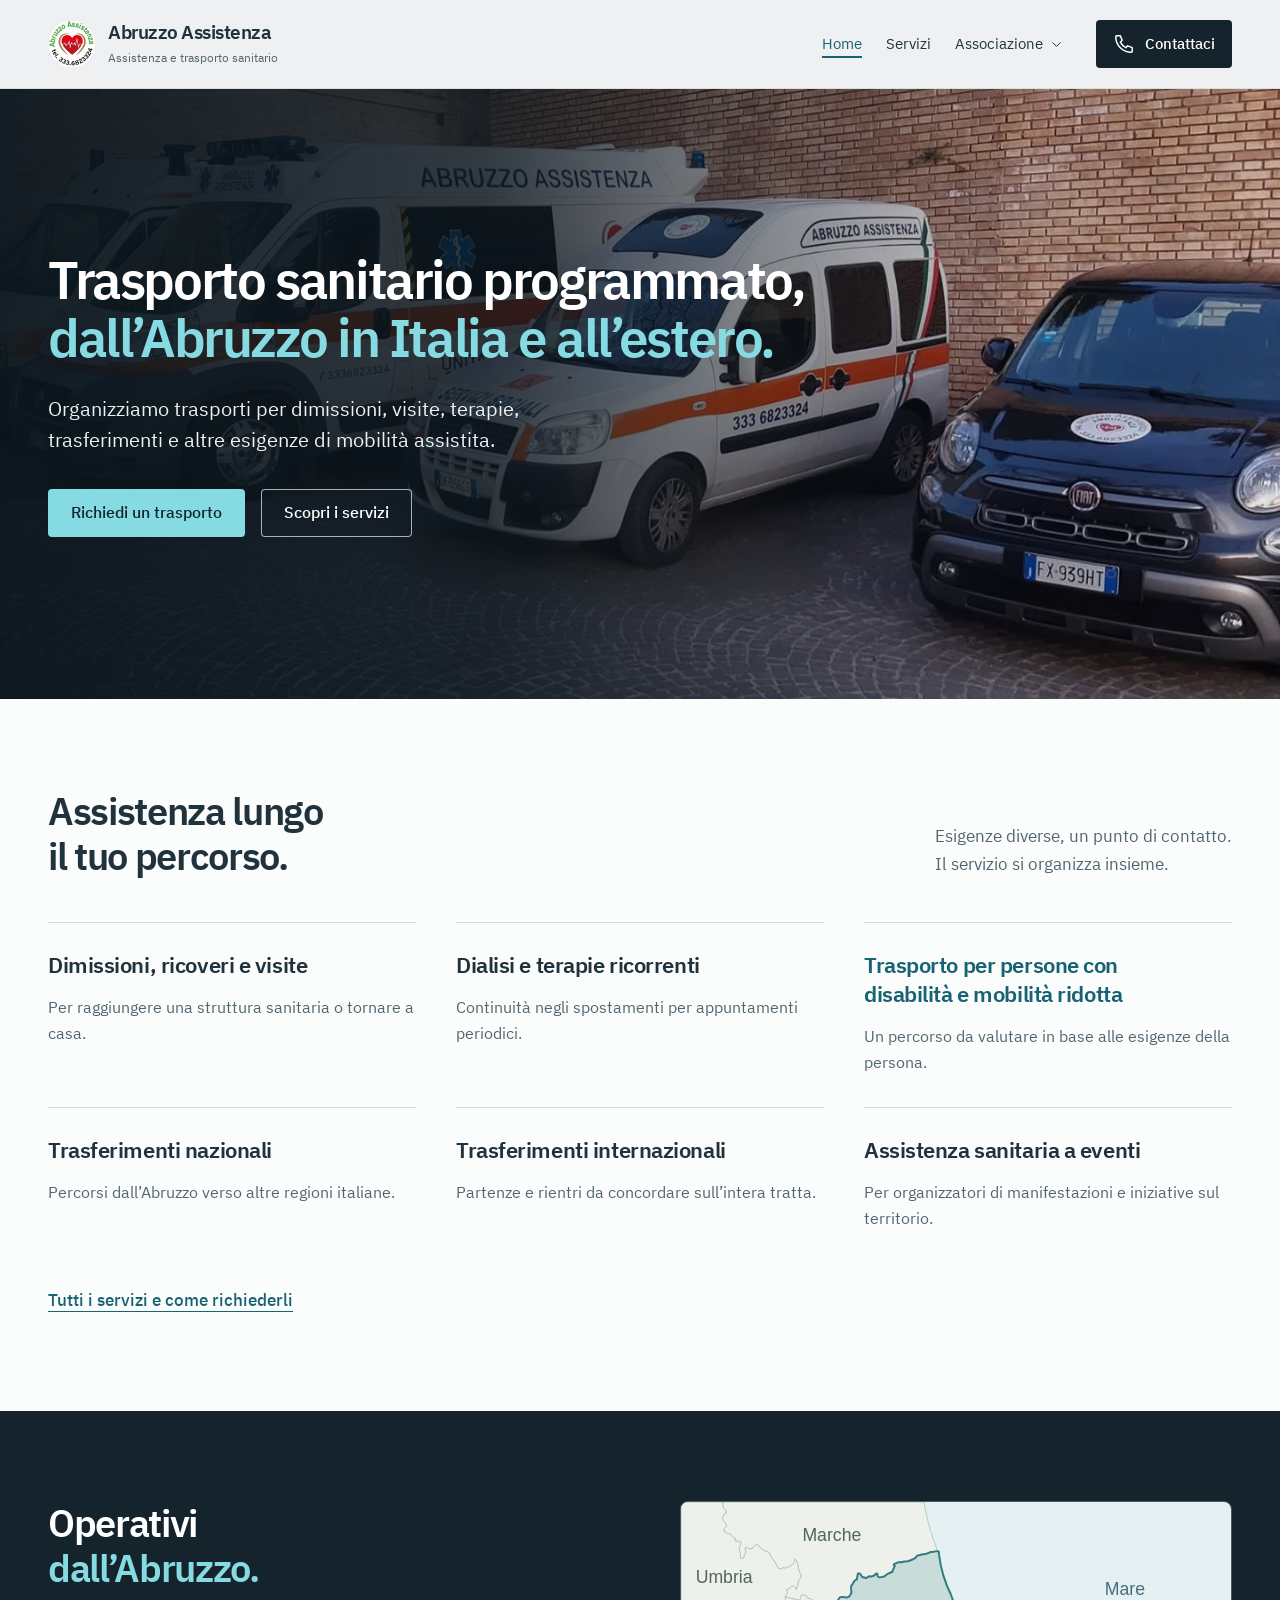
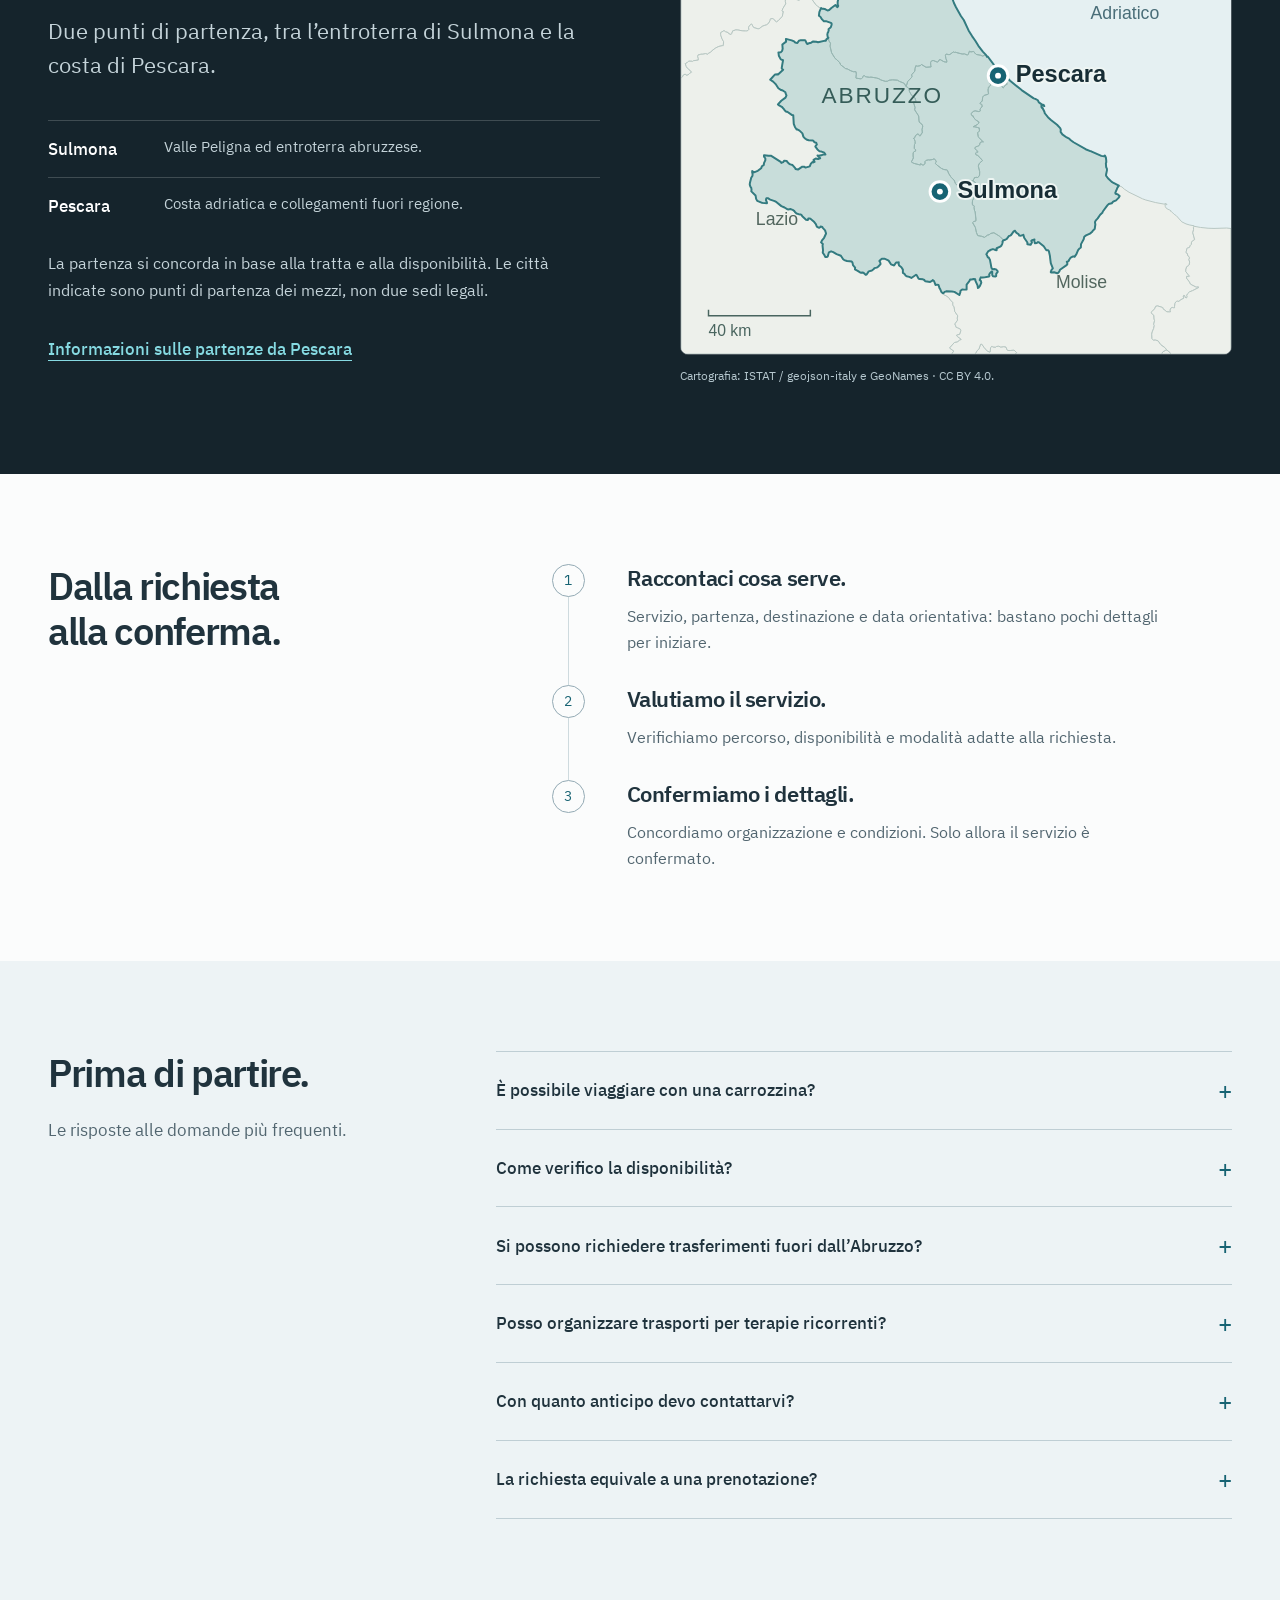
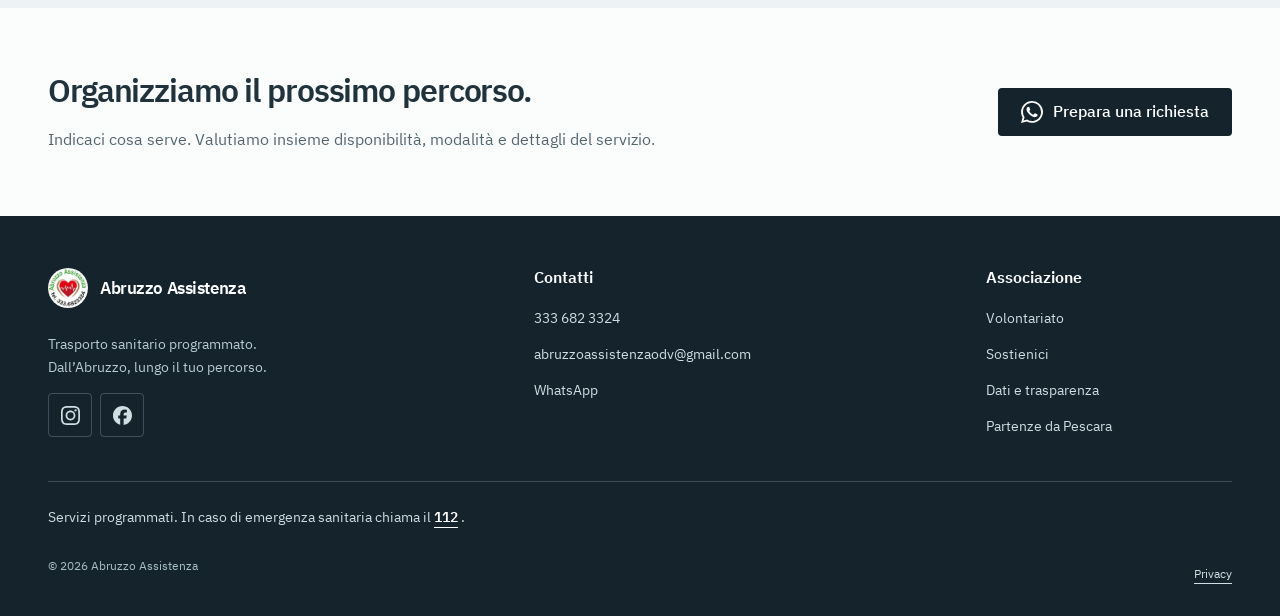
==== index.html @ b2e60716 "fix: preserve mobile photography and improve Abruzzo cartography" ====
<!doctype html>
<html lang="it">
  <head>
    <meta charset="utf-8" />
    <meta
      name="viewport"
      content="width=device-width,initial-scale=1,viewport-fit=cover"
    />
    <meta
      name="theme-color"
      content="#15242c"
    />
    <meta
      name="color-scheme"
      content="light"
    />
    <title>Trasporto sanitario in Abruzzo | Abruzzo Assistenza</title>
    <meta
      name="description"
      content="Trasporti sanitari programmati da Sulmona e Pescara: dimissioni, visite, terapie e trasferimenti in Italia e all’estero. Richiedi una valutazione."
    />
    <link
      rel="canonical"
      href="https://abruzzoassistenza.com/"
    />
    <link
      rel="icon"
      href="assets/favicon.png"
      type="image/png"
    />
    <link
      rel="preload"
      href="assets/fonts/IBMPlexSans-Regular.woff2"
      as="font"
      type="font/woff2"
      crossorigin
    />
    <link
      rel="preload"
      as="image"
      href="assets/mezzi-1440.webp"
      imagesrcset="assets/mezzi-800.webp 800w, assets/mezzi-1440.webp 1440w"
      imagesizes="100vw"
      type="image/webp"
      fetchpriority="high"
    />
    <link
      rel="stylesheet"
      href="assets/styles.css"
    />
    <script
      defer
      src="assets/app.js"
    ></script>
    <meta
      property="og:type"
      content="website"
    />
    <meta
      property="og:locale"
      content="it_IT"
    />
    <meta
      property="og:site_name"
      content="Abruzzo Assistenza"
    />
    <meta
      property="og:title"
      content="Trasporto sanitario in Abruzzo | Abruzzo Assistenza"
    />
    <meta
      property="og:description"
      content="Trasporti sanitari programmati da Sulmona e Pescara: dimissioni, visite, terapie e trasferimenti in Italia e all’estero. Richiedi una valutazione."
    />
    <meta
      property="og:url"
      content="https://abruzzoassistenza.com/"
    />
    <meta
      property="og:image"
      content="https://abruzzoassistenza.com/assets/social-preview.jpg"
    />
    <meta
      property="og:image:width"
      content="1200"
    />
    <meta
      property="og:image:height"
      content="630"
    />
    <meta
      property="og:image:alt"
      content="Fotografia autentica dei mezzi di Abruzzo Assistenza"
    />
    <meta
      name="twitter:card"
      content="summary_large_image"
    />
    <script type="application/ld+json">
      {
        "@context": "https://schema.org",
        "@type": "Organization",
        "name": "Abruzzo Assistenza",
        "url": "https://abruzzoassistenza.com/",
        "logo": "https://abruzzoassistenza.com/assets/logo-associazione-small.jpg",
        "telephone": "+393336823324",
        "email": "abruzzoassistenzaodv@gmail.com",
        "sameAs": [
          "https://www.instagram.com/abruzzo.assistenza/",
          "https://www.facebook.com/profile.php?id=100057216829022"
        ]
      }
    </script>
  </head>
  <body class="page-index">
    <a
      class="skip-link"
      href="#main"
    >
      Vai al contenuto
    </a>
    <!-- site-header:start -->
    <header class="site-header">
      <div class="container nav-wrap">
        <a
          class="brand"
          href="index.html"
          aria-current="page"
          aria-label="Abruzzo Assistenza, home"
        >
          <img
            src="assets/logo-associazione-96.webp"
            alt=""
            width="48"
            height="48"
          />
          <span>
            <strong>Abruzzo Assistenza</strong>
            <small>Assistenza e trasporto sanitario</small>
          </span>
        </a>
        <button
          class="nav-toggle"
          type="button"
          data-nav-toggle
          aria-expanded="false"
          aria-controls="site-nav"
        >
          <span data-nav-label>Menu</span>
          <svg
            class="icon"
            aria-hidden="true"
            focusable="false"
          >
            <use href="assets/icons.svg#menu"></use>
          </svg>
        </button>
        <nav
          id="site-nav"
          class="site-nav"
          data-nav
          aria-label="Navigazione principale"
        >
          <a
            class="nav-link"
            href="index.html"
            aria-current="page"
          >
            Home
          </a>
          <a
            class="nav-link"
            href="servizi.html"
          >
            Servizi
          </a>
          <details
            class="nav-group"
            data-nav-group="association"
          >
            <summary>
              Associazione
              <svg
                class="icon"
                aria-hidden="true"
                focusable="false"
              >
                <use href="assets/icons.svg#chevron"></use>
              </svg>
            </summary>
            <div class="nav-panel">
              <a href="volontari.html">Volontariato</a>
              <a href="sostienici.html">Sostienici</a>
              <a href="trasparenza.html">Dati e trasparenza</a>
              <a href="pescara.html">Partenze da Pescara</a>
            </div>
          </details>
          <a
            class="nav-link nav-mobile-contact"
            href="contatti.html"
          >
            Contatti
          </a>
        </nav>
        <a
          class="button nav-contact"
          href="contatti.html#canali"
        >
          <svg
            class="icon"
            aria-hidden="true"
            focusable="false"
          >
            <use href="assets/icons.svg#phone"></use>
          </svg>
          Contattaci
        </a>
      </div>
    </header>
    <!-- site-header:end -->
    <main
      id="main"
      tabindex="-1"
    >
      <section
        class="hero"
        aria-labelledby="hero-title"
      >
        <picture class="hero-image">
          <source
            type="image/webp"
            srcset="assets/mezzi-800.webp 800w, assets/mezzi-1440.webp 1440w"
            sizes="100vw"
          />
          <img
            src="assets/mezzi-associazione.jpg"
            width="1440"
            height="808"
            alt=""
            fetchpriority="high"
            decoding="async"
          />
        </picture>
        <div class="container hero-content">
          <h1 id="hero-title">
            Trasporto sanitario programmato,
            <br />
            <span>dall’Abruzzo in Italia e all’estero.</span>
          </h1>
          <p>
            Organizziamo trasporti per dimissioni, visite, terapie, trasferimenti e altre esigenze
            di mobilità assistita.
          </p>
          <div class="actions">
            <a
              class="button"
              href="contatti.html?servizio=trasporti#richiesta"
            >
              Richiedi un trasporto
            </a>
            <a
              class="button button-ghost"
              href="servizi.html"
            >
              Scopri i servizi
            </a>
          </div>
        </div>
      </section>
      <section
        class="section"
        aria-labelledby="servizi-title"
      >
        <div class="container">
          <div class="section-heading">
            <h2 id="servizi-title">
              Assistenza lungo
              <br />
              il tuo percorso.
            </h2>
            <p>
              Esigenze diverse, un punto di contatto.
              <br />
              Il servizio si organizza insieme.
            </p>
          </div>
          <div class="service-directory">
            <article class="directory-item">
              <h3>Dimissioni, ricoveri e visite</h3>
              <p>Per raggiungere una struttura sanitaria o tornare a casa.</p>
            </article>
            <article class="directory-item">
              <h3>Dialisi e terapie ricorrenti</h3>
              <p>Continuità negli spostamenti per appuntamenti periodici.</p>
            </article>
            <article class="directory-item">
              <h3>Trasporto per persone con disabilità e mobilità ridotta</h3>
              <p>Un percorso da valutare in base alle esigenze della persona.</p>
            </article>
            <article class="directory-item">
              <h3>Trasferimenti nazionali</h3>
              <p>Percorsi dall’Abruzzo verso altre regioni italiane.</p>
            </article>
            <article class="directory-item">
              <h3>Trasferimenti internazionali</h3>
              <p>Partenze e rientri da concordare sull’intera tratta.</p>
            </article>
            <article class="directory-item">
              <h3>Assistenza sanitaria a eventi</h3>
              <p>Per organizzatori di manifestazioni e iniziative sul territorio.</p>
            </article>
          </div>
          <a
            class="text-link directory-link"
            href="servizi.html"
          >
            Tutti i servizi e come richiederli
          </a>
        </div>
      </section>
      <!-- verified:five-home:start -->

      <!-- verified:five-home:end -->
      <section
        class="section territory"
        id="operativita"
        aria-labelledby="territory-title"
      >
        <div class="container territory-grid">
          <div class="territory-intro">
            <h2 id="territory-title">
              Operativi
              <br />
              <span>dall’Abruzzo.</span>
            </h2>
            <p class="lead">
              Due punti di partenza, tra l’entroterra di Sulmona e la costa di Pescara.
            </p>
          </div>
          <div class="territory-details">
            <dl class="departure-list">
              <div>
                <dt>Sulmona</dt>
                <dd>Valle Peligna ed entroterra abruzzese.</dd>
              </div>
              <div>
                <dt>Pescara</dt>
                <dd>Costa adriatica e collegamenti fuori regione.</dd>
              </div>
            </dl>
            <p class="territory-note">
              La partenza si concorda in base alla tratta e alla disponibilità. Le città indicate
              sono punti di partenza dei mezzi, non due sedi legali.
            </p>
            <a
              class="text-link"
              href="pescara.html"
            >
              Informazioni sulle partenze da Pescara
            </a>
          </div>
          <figure class="territory-map">
            <img
              src="assets/abruzzo-map.svg"
              alt="Mappa geografica dell’Abruzzo e delle regioni confinanti: Sulmona nell’entroterra e Pescara sulla costa adriatica sono i punti di partenza dei mezzi."
              width="560"
              height="460"
              loading="lazy"
            />
            <figcaption>Cartografia: ISTAT / geojson-italy e GeoNames · CC BY 4.0.</figcaption>
          </figure>
        </div>
      </section>
      <section
        class="section"
        aria-labelledby="process-title"
      >
        <div class="container process-layout">
          <h2 id="process-title">
            Dalla richiesta
            <br />
            alla conferma.
          </h2>
          <ol class="process">
            <li>
              <h3>Raccontaci cosa serve.</h3>
              <p>
                Servizio, partenza, destinazione e data orientativa: bastano pochi dettagli per
                iniziare.
              </p>
            </li>
            <li>
              <h3>Valutiamo il servizio.</h3>
              <p>Verifichiamo percorso, disponibilità e modalità adatte alla richiesta.</p>
            </li>
            <li>
              <h3>Confermiamo i dettagli.</h3>
              <p>Concordiamo organizzazione e condizioni. Solo allora il servizio è confermato.</p>
            </li>
          </ol>
        </div>
      </section>
      <section
        class="section section-ice"
        aria-labelledby="faq-title"
      >
        <div class="container faq-layout">
          <div>
            <h2 id="faq-title">Prima di partire.</h2>
            <p>Le risposte alle domande più frequenti.</p>
          </div>
          <div class="faq">
            <details>
              <summary>
                È possibile viaggiare con una carrozzina?
                <span aria-hidden="true">+</span>
              </summary>
              <p>
                Puoi richiedere una valutazione. Specifica se la persona deve restare sulla
                carrozzina durante il viaggio: verificheremo il mezzo e le dotazioni effettivamente
                disponibili prima di confermare.
              </p>
            </details>
            <details>
              <summary>
                Come verifico la disponibilità?
                <span aria-hidden="true">+</span>
              </summary>
              <p>
                Indicaci tratta e data desiderata. La disponibilità dipende dal servizio richiesto e
                dall’organizzazione dei mezzi; viene comunicata da un referente.
              </p>
            </details>
            <details>
              <summary>
                Si possono richiedere trasferimenti fuori dall’Abruzzo?
                <span aria-hidden="true">+</span>
              </summary>
              <p>
                Sì, puoi chiedere informazioni per tratte nazionali e internazionali. Ogni percorso
                viene valutato e concordato prima della conferma.
              </p>
            </details>
            <details>
              <summary>
                Posso organizzare trasporti per terapie ricorrenti?
                <span aria-hidden="true">+</span>
              </summary>
              <p>
                Comunica giorni, orari, destinazione e frequenza indicativa. Valutiamo insieme la
                possibilità di organizzare gli spostamenti nel tempo.
              </p>
            </details>
            <details>
              <summary>
                Con quanto anticipo devo contattarvi?
                <span aria-hidden="true">+</span>
              </summary>
              <p>
                Contattaci appena conosci data e tratta. Non è previsto sul sito un anticipo minimo
                garantito: la possibilità di organizzare il servizio va verificata.
              </p>
            </details>
            <details>
              <summary>
                La richiesta equivale a una prenotazione?
                <span aria-hidden="true">+</span>
              </summary>
              <p>
                No. Il messaggio apre un primo contatto. Il trasporto è confermato solo dopo
                l’accordo esplicito con l’associazione su disponibilità e dettagli.
              </p>
            </details>
          </div>
        </div>
      </section>
      <section class="section closing">
        <div class="container closing-inner">
          <div>
            <h2>Organizziamo il prossimo percorso.</h2>
            <p>
              Indicaci cosa serve. Valutiamo insieme disponibilità, modalità e dettagli del
              servizio.
            </p>
          </div>
          <a
            class="button"
            href="contatti.html?servizio=trasporti#richiesta"
          >
            <svg
              class="icon"
              aria-hidden="true"
              focusable="false"
            >
              <use href="assets/icons.svg#whatsapp"></use>
            </svg>
            Prepara una richiesta
          </a>
        </div>
      </section>
    </main>
    <!-- site-footer:start -->
    <footer class="site-footer">
      <div class="container footer-grid">
        <div class="footer-identity">
          <a
            class="brand"
            href="index.html"
            aria-label="Abruzzo Assistenza, home"
          >
            <img
              src="assets/logo-associazione-96.webp"
              alt=""
              width="40"
              height="40"
              loading="lazy"
            />
            <strong>Abruzzo Assistenza</strong>
          </a>
          <p>
            Trasporto sanitario programmato.
            <br />
            Dall’Abruzzo, lungo il tuo percorso.
          </p>
          <div class="social-links">
            <a
              href="https://www.instagram.com/abruzzo.assistenza/"
              target="_blank"
              rel="noopener noreferrer"
              aria-label="Abruzzo Assistenza su Instagram"
            >
              <svg
                class="icon"
                aria-hidden="true"
                focusable="false"
              >
                <use href="assets/icons.svg#instagram"></use>
              </svg>
            </a>
            <a
              href="https://www.facebook.com/profile.php?id=100057216829022"
              target="_blank"
              rel="noopener noreferrer"
              aria-label="Abruzzo Assistenza su Facebook"
            >
              <svg
                class="icon"
                aria-hidden="true"
                focusable="false"
              >
                <use href="assets/icons.svg#facebook"></use>
              </svg>
            </a>
          </div>
        </div>
        <div class="footer-contact">
          <h2>Contatti</h2>
          <a href="tel:+393336823324">333 682 3324</a>
          <a href="mailto:abruzzoassistenzaodv@gmail.com">abruzzoassistenzaodv@gmail.com</a>
          <a
            href="https://wa.me/393336823324"
            target="_blank"
            rel="noopener noreferrer"
          >
            WhatsApp
          </a>
        </div>
        <div class="footer-links">
          <h2>Associazione</h2>
          <a href="volontari.html">Volontariato</a>
          <a href="sostienici.html">Sostienici</a>
          <a href="trasparenza.html">Dati e trasparenza</a>
          <a href="pescara.html">Partenze da Pescara</a>
        </div>
      </div>
      <div
        class="container emergency-note"
        role="note"
      >
        Servizi programmati. In caso di emergenza sanitaria chiama il
        <a href="tel:112">112</a>
        .
      </div>
      <div class="container footer-bottom">
        <span>
          ©
          <span data-year>2026</span>
          Abruzzo Assistenza
        </span>
        <a href="privacy.html">Privacy</a>
      </div>
    </footer>
    <!-- site-footer:end -->
  </body>
</html>
---- assets/styles.css ----
@font-face {
  font-family: "IBM Plex Sans";
  src: url("fonts/IBMPlexSans-Regular.woff2") format("woff2");
  font-style: normal;
  font-weight: 400;
  font-display: swap;
}
@font-face {
  font-family: "IBM Plex Sans";
  src: url("fonts/IBMPlexSans-Medium.woff2") format("woff2");
  font-style: normal;
  font-weight: 500;
  font-display: swap;
}
@font-face {
  font-family: "IBM Plex Sans";
  src: url("fonts/IBMPlexSans-SemiBold.woff2") format("woff2");
  font-style: normal;
  font-weight: 600;
  font-display: swap;
}
:root {
  --graphite: #15242c;
  --ink: #20333d;
  --muted: #526670;
  --ice: #edf3f5;
  --paper: #fbfcfc;
  --white: #fff;
  --cyan: #86dae2;
  --cyan-ink: #176373;
  --line: #cedade;
  --glass: rgb(255 255 255 / 78%);
  --shadow: 0 18px 48px rgb(21 36 44 / 8%);
  --radius: 8px;
  --radius-sm: 4px;
  --space-1: 4px;
  --space-2: 8px;
  --space-3: 12px;
  --space-4: 16px;
  --space-6: 24px;
  --space-8: 32px;
  --space-12: 48px;
  --space-16: 64px;
  --section-space: clamp(64px, 7vw, 104px);
  --container: 1200px;
  --header-height: 88px;
  --sticky-offset: calc(var(--header-height) + env(safe-area-inset-top, 0px));
  --title: clamp(40px, 4.3vw, 64px);
  --title-section: clamp(30px, 3vw, 44px);
  --hero-position: 58% 48%;
}
*,
*::before,
*::after {
  box-sizing: border-box;
}
html {
  background: var(--graphite);
  scroll-padding-top: calc(var(--sticky-offset) + 24px);
}
body {
  margin: 0;
  color: var(--ink);
  background: var(--graphite);
  font:
    400 17px/1.65 "IBM Plex Sans",
    Arial,
    sans-serif;
  -webkit-font-smoothing: antialiased;
}
main {
  background: var(--paper);
}
[hidden] {
  display: none !important;
}
img {
  display: block;
  max-width: 100%;
  height: auto;
}
a {
  color: var(--cyan-ink);
  text-underline-offset: 5px;
  text-decoration-thickness: 1px;
}
a:hover {
  text-decoration-thickness: 2px;
}
button,
input,
select,
textarea {
  font: inherit;
}
button,
summary {
  cursor: pointer;
}
button {
  color: inherit;
}
svg {
  flex-shrink: 0;
}
.icon {
  width: 22px;
  height: 22px;
  display: inline-block;
  vertical-align: middle;
}
h1,
h2,
h3,
p,
figure {
  margin: 0;
}
h1,
h2,
h3 {
  font-weight: 600;
  text-wrap: balance;
}
h1 {
  font-size: var(--title);
  line-height: 1.09;
  letter-spacing: -0.045em;
}
h2 {
  font-size: var(--title-section);
  line-height: 1.17;
  letter-spacing: -0.035em;
}
h3 {
  font-size: 22px;
  line-height: 1.3;
  letter-spacing: -0.02em;
}
p {
  color: var(--muted);
}
p + p {
  margin-top: 16px;
}
p a {
  font-weight: 500;
}
:focus-visible {
  outline: 3px solid #007c91;
  outline-offset: 5px;
}
.site-footer :focus-visible,
.territory :focus-visible,
.hero :focus-visible {
  outline-color: var(--cyan);
}
.container {
  width: min(calc(100% - 96px), var(--container));
  margin-inline: auto;
  padding-left: env(safe-area-inset-left, 0px);
  padding-right: env(safe-area-inset-right, 0px);
}
.narrow {
  max-width: 800px;
}
.section {
  padding-block: var(--section-space);
}
.section-ice {
  background: var(--ice);
}
.lead {
  font-size: clamp(19px, 1.7vw, 23px);
  line-height: 1.55;
}
.actions {
  display: flex;
  flex-wrap: wrap;
  gap: 16px;
  align-items: center;
}
.button {
  display: inline-flex;
  align-items: center;
  justify-content: center;
  gap: 10px;
  min-height: 48px;
  padding: 12px 22px;
  border: 1px solid transparent;
  border-radius: var(--radius-sm);
  background: var(--graphite);
  color: var(--white);
  font-size: 16px;
  line-height: 1.35;
  font-weight: 500;
  text-decoration: none;
  transition:
    background 0.15s ease,
    border-color 0.15s ease;
}
.button:hover {
  background: #29444f;
  text-decoration: none;
}
.button-secondary {
  background: transparent;
  color: var(--ink);
  border-color: #82979f;
}
.button-secondary:hover {
  background: var(--ice);
}
.button-ghost {
  background: rgb(21 36 44 / 30%);
  color: var(--white);
  border-color: rgb(255 255 255 / 65%);
}
.button-ghost:hover {
  background: rgb(21 36 44 / 75%);
}
.text-link {
  display: inline-flex;
  align-items: center;
  gap: 10px;
  min-height: 44px;
  font-weight: 500;
}
.skip-link {
  position: fixed;
  top: 12px;
  left: 12px;
  z-index: 100;
  padding: 12px 20px;
  background: var(--white);
  transform: translateY(-180%);
}
.skip-link:focus {
  transform: translateY(0);
}
.sr-only {
  position: absolute;
  width: 1px;
  height: 1px;
  padding: 0;
  overflow: hidden;
  clip-path: inset(50%);
  white-space: nowrap;
  border: 0;
}
/* Shared navigation: one destination set, progressively enhanced on small screens. */
.site-header {
  position: sticky;
  top: 0;
  z-index: 20;
  background: rgb(251 252 252 / 95%);
  border-bottom: 1px solid rgb(206 218 222 / 75%);
  backdrop-filter: blur(12px);
  padding-top: env(safe-area-inset-top, 0px);
}
.nav-wrap {
  min-height: var(--header-height);
  display: flex;
  align-items: center;
  gap: 32px;
}
.brand {
  display: inline-flex;
  align-items: center;
  gap: 12px;
  color: var(--ink);
  text-decoration: none;
  flex-shrink: 0;
}
.brand img {
  width: 48px;
  height: 48px;
  border-radius: 50%;
}
.brand strong {
  display: block;
  font-size: 19px;
  font-weight: 600;
  line-height: 1.2;
  letter-spacing: -0.025em;
}
.brand small {
  display: block;
  font-size: 12px;
  color: var(--muted);
  margin-top: 4px;
}
.site-nav {
  display: flex;
  align-items: center;
  gap: 24px;
  margin-left: auto;
}
.nav-link,
.nav-group > summary {
  min-height: 44px;
  display: flex;
  align-items: center;
  gap: 6px;
  font-size: 15px;
  color: var(--ink);
  text-decoration: none;
}
.nav-link[aria-current],
.nav-group[data-active] > summary {
  color: var(--cyan-ink);
  text-decoration: underline;
  text-decoration-thickness: 2px;
  text-underline-offset: 7px;
}
.nav-mobile-contact {
  display: none;
}
.nav-group {
  position: relative;
}
.nav-group > summary {
  list-style: none;
}
.nav-group > summary::-webkit-details-marker {
  display: none;
}
.nav-group .icon {
  width: 15px;
  height: 15px;
}
.nav-group[open] > summary .icon {
  transform: rotate(180deg);
}
.nav-panel {
  position: absolute;
  right: -24px;
  top: calc(100% + 12px);
  width: 260px;
  padding: 12px;
  background: var(--white);
  border: 1px solid var(--line);
  border-radius: var(--radius);
  box-shadow: var(--shadow);
}
.nav-panel a {
  display: block;
  padding: 10px 12px;
  min-height: 44px;
  color: var(--ink);
  font-size: 15px;
  text-decoration: none;
}
.nav-panel a:hover,
.nav-panel a[aria-current] {
  background: var(--ice);
}
.nav-toggle {
  display: none;
}
.nav-contact {
  flex-shrink: 0;
  font-size: 15px;
  padding: 11px 16px;
}
/* Photograph belongs to the entire hero rather than to a separate component. */
.hero {
  position: relative;
  isolation: isolate;
  background: var(--graphite);
  color: var(--white);
  min-height: 610px;
  display: flex;
  align-items: center;
}
.hero-image {
  position: absolute;
  inset: 0;
  z-index: -2;
}
.hero-image img {
  width: 100%;
  height: 100%;
  object-fit: cover;
  object-position: var(--hero-position);
}
.hero::after {
  content: "";
  position: absolute;
  inset: 0;
  z-index: -1;
  background: linear-gradient(
    90deg,
    rgb(10 21 28 / 95%) 0%,
    rgb(10 21 28 / 83%) 38%,
    rgb(10 21 28 / 22%) 78%,
    rgb(10 21 28 / 10%)
  );
}
.hero-content {
  padding-block: 72px;
}
.hero h1 {
  font-size: clamp(42px, 4.15vw, 62px);
  max-width: 780px;
}
.hero h1 span {
  color: var(--cyan);
}
.hero p {
  color: #edf3f5;
  font-size: 20px;
  line-height: 1.55;
  max-width: 555px;
  margin-top: 26px;
}
.hero .actions {
  margin-top: 34px;
}
.hero .button:first-child {
  background: var(--cyan);
  color: #10262f;
}
.hero .button:first-child:hover {
  background: #b0edf1;
}
/* Editorial directory: grouped columns with different weights, no repeated CTA rows. */
.section-heading {
  display: flex;
  align-items: end;
  justify-content: space-between;
  gap: 40px;
  margin-bottom: 44px;
}
.section-heading > p {
  max-width: 400px;
}
.service-directory {
  display: grid;
  grid-template-columns: repeat(3, 1fr);
  gap: 0 40px;
}
.directory-item {
  padding: 28px 0 32px;
  border-top: 1px solid var(--line);
}
.directory-item p {
  margin-top: 14px;
  font-size: 16px;
}
.directory-item:nth-child(3) h3 {
  color: var(--cyan-ink);
}
.directory-link {
  margin-top: 14px;
}
/* Geographic section uses the local sourced boundary and honest operational copy. */
.territory {
  background: var(--graphite);
  color: var(--white);
}
.territory-grid {
  display: grid;
  grid-template-columns: 1fr 1fr;
  grid-template-areas: "intro map" "details map";
  gap: 24px 80px;
  align-items: start;
}
.territory-intro {
  grid-area: intro;
}
.territory-details {
  grid-area: details;
}
.territory h2 span {
  color: var(--cyan);
}
.territory p {
  color: #c4d3d9;
  max-width: 530px;
}
.territory .lead {
  margin-top: 24px;
}
.territory .territory-note {
  font-size: 16px;
  margin-block: 16px 24px;
}
.territory a {
  color: var(--cyan);
}
.departure-list {
  margin: 0;
}
.departure-list > div {
  border-top: 1px solid rgb(255 255 255 / 18%);
  padding: 14px 0;
  display: grid;
  grid-template-columns: 100px 1fr;
  gap: 16px;
}
.departure-list dt {
  font-weight: 500;
}
.departure-list dd {
  margin: 0;
  color: #c4d3d9;
  font-size: 15px;
}
.territory-map {
  grid-area: map;
  align-self: center;
}
.territory-map img,
.local-map img {
  width: 100%;
  border: 1px solid rgb(255 255 255 / 24%);
  border-radius: var(--radius);
}
figcaption {
  font-size: 12px;
  line-height: 1.5;
  color: var(--muted);
  margin-top: 12px;
}
.territory-map figcaption {
  color: #b6c8cf;
  text-align: left;
}
.process-layout {
  display: grid;
  grid-template-columns: 1fr 1.6fr;
  gap: 80px;
}
.process {
  list-style: none;
  margin: 0;
  padding: 0;
  counter-reset: step;
}
.process li {
  position: relative;
  counter-increment: step;
  padding: 0 0 30px 58px;
  border-left: 1px solid var(--line);
  margin-left: 15px;
}
.process li:last-child {
  padding-bottom: 0;
  border-color: transparent;
}
.process li::before {
  content: counter(step);
  position: absolute;
  left: -17px;
  top: 0;
  width: 33px;
  height: 33px;
  border: 1px solid #93aab4;
  border-radius: 50%;
  background: var(--paper);
  display: grid;
  place-items: center;
  font-size: 14px;
  color: var(--cyan-ink);
}
.process p {
  margin-top: 10px;
  font-size: 16px;
  max-width: 540px;
}
.faq-layout {
  display: grid;
  grid-template-columns: 0.8fr 1.6fr;
  gap: 80px;
}
.faq-layout > div > p {
  margin-top: 20px;
}
.faq details {
  border-top: 1px solid #bfced4;
}
.faq details:last-child {
  border-bottom: 1px solid #bfced4;
}
.faq summary {
  list-style: none;
  display: flex;
  justify-content: space-between;
  align-items: center;
  gap: 24px;
  padding: 21px 0;
  min-height: 64px;
  font-weight: 500;
  line-height: 1.45;
}
.faq summary::-webkit-details-marker {
  display: none;
}
.faq summary span {
  color: var(--cyan-ink);
  font-size: 24px;
  font-weight: 400;
}
.faq details[open] summary span {
  transform: rotate(45deg);
}
.faq details p {
  padding: 0 44px 24px 0;
  font-size: 16px;
}
.closing {
  padding-block: 64px;
}
.closing-inner {
  display: flex;
  justify-content: space-between;
  gap: 48px;
  align-items: center;
}
.closing h2 {
  font-size: clamp(28px, 2.5vw, 36px);
}
.closing p {
  max-width: 700px;
  margin-top: 16px;
  font-size: 16px;
}
.closing .button {
  flex-shrink: 0;
}
/* Inner pages share typography, with compositions specific to their content. */
.page-intro {
  background: var(--ice);
  padding-block: 32px 64px;
  border-bottom: 1px solid var(--line);
}
.breadcrumb {
  display: flex;
  list-style: none;
  padding: 0;
  margin: 0 0 38px;
  gap: 12px;
  font-size: 14px;
}
.breadcrumb li + li::before {
  content: "/";
  margin-right: 12px;
  color: #738893;
}
.page-intro h1 {
  max-width: 1000px;
}
.page-intro .lead {
  margin-top: 24px;
  max-width: 790px;
}
.catalogue-grid {
  display: grid;
  grid-template-columns: 280px minmax(0, 1fr);
  gap: 80px;
  align-items: start;
}
.service-index {
  position: sticky;
  top: calc(var(--sticky-offset) + 24px);
}
.service-index summary {
  list-style: none;
  font-size: 16px;
  font-weight: 500;
  margin-bottom: 20px;
}
.service-index summary .icon {
  display: none;
}
.service-index nav {
  display: flex;
  flex-direction: column;
}
.service-index a {
  display: grid;
  grid-template-columns: 28px 1fr;
  gap: 10px;
  padding: 12px 0;
  border-top: 1px solid var(--line);
  font-size: 15px;
  line-height: 1.4;
  color: var(--ink);
  text-decoration: none;
  min-height: 44px;
}
.service-index a span {
  color: var(--cyan-ink);
  font-size: 12px;
  padding-top: 3px;
}
.service-index a:hover {
  color: var(--cyan-ink);
}
.service-index > p {
  font-size: 13px;
  margin-top: 20px;
}
.service-detail {
  padding: 52px 0;
  border-top: 1px solid var(--line);
}
.service-detail:first-child {
  padding-top: 0;
  border-top: 0;
}
.service-heading {
  display: flex;
  align-items: start;
  gap: 20px;
  margin-bottom: 24px;
}
.service-number {
  color: var(--cyan-ink);
  font-size: 14px;
  padding-top: 7px;
}
.service-detail h2 {
  font-size: clamp(26px, 2.4vw, 34px);
}
.service-detail h3 {
  font-size: 18px;
  margin-top: 24px;
}
.service-detail p {
  margin-top: 12px;
}
.service-detail .service-intro {
  color: var(--ink);
  font-size: 19px;
}
.request-note {
  margin-top: 28px;
  background: var(--ice);
  padding: 24px;
  border-left: 2px solid #7babb5;
}
.request-note h3 {
  margin-top: 0;
}
.request-note p {
  font-size: 16px;
}
.request-note .text-link {
  margin-top: 16px;
  font-size: 15px;
}
/* Contacts: direct channels first, then an optional local message composer. */
.contact-section {
  padding-top: 40px;
}
.contact-channels {
  display: grid;
  grid-template-columns: repeat(3, minmax(0, 1fr));
  gap: 24px;
  margin-bottom: 56px;
}
.contact-channels > a {
  display: flex;
  gap: 16px;
  align-items: center;
  padding: 22px;
  color: var(--ink);
  text-decoration: none;
  border-bottom: 2px solid #9eb7c0;
  background: var(--white);
  box-shadow: 0 5px 20px rgb(21 36 44 / 4%);
}
.contact-channels > a:hover {
  background: var(--ice);
}
.contact-channels .icon {
  width: 26px;
  height: 26px;
  color: var(--cyan-ink);
}
.contact-channels strong {
  display: block;
  font-weight: 500;
  font-size: 19px;
}
.contact-channels small {
  display: block;
  margin-top: 2px;
  font-size: 13px;
  color: var(--muted);
  overflow-wrap: anywhere;
}
.composer {
  display: grid;
  grid-template-columns: 1.15fr 1fr;
  gap: 56px;
  align-items: start;
}
.composer h2 {
  font-size: 30px;
}
.service-choices {
  display: grid;
  grid-template-columns: 1fr 1fr;
  gap: 10px;
  margin: 26px 0 36px;
  padding: 0;
  border: 0;
  min-width: 0;
}
.service-choice {
  display: flex;
  align-items: center;
  gap: 10px;
  font-size: 15px;
  line-height: 1.4;
  padding: 13px;
  min-height: 56px;
  border: 1px solid #b6c8cf;
  border-radius: var(--radius-sm);
  cursor: pointer;
  background: var(--white);
}
.service-choice input {
  width: 17px;
  height: 17px;
  flex-shrink: 0;
  margin: 0;
  accent-color: var(--cyan-ink);
}
.service-choice:has(input:checked) {
  background: #e0f2f4;
  border-color: var(--cyan-ink);
}
.service-choice:has(input:focus-visible) {
  outline: 3px solid #007c91;
  outline-offset: 3px;
}
.request-details h3 {
  font-size: 21px;
}
.hint {
  font-size: 14px;
  line-height: 1.55;
  margin-top: 12px;
}
.field-grid {
  display: grid;
  grid-template-columns: 1fr 1fr;
  gap: 20px;
  margin-top: 24px;
}
.field {
  min-width: 0;
}
.field label {
  display: block;
  font-size: 15px;
  line-height: 1.4;
  margin-bottom: 8px;
}
.field input,
.field select,
.field textarea {
  display: block;
  width: 100%;
  min-width: 0;
  min-height: 48px;
  padding: 10px 12px;
  border: 1px solid #9fb5bf;
  border-radius: var(--radius-sm);
  background: var(--white);
  color: var(--ink);
  font-size: 16px;
}
.field input::placeholder {
  color: #647680;
  opacity: 1;
}
.field textarea {
  resize: vertical;
}
.field-wide {
  grid-column: 1 / -1;
}
.text-button {
  background: none;
  border: 0;
  text-decoration: underline;
  text-underline-offset: 5px;
  min-height: 44px;
  padding: 6px 0;
  margin-top: 22px;
  font-size: 15px;
  color: var(--cyan-ink);
}
.request-notes > summary,
.request-review,
.request-edit {
  display: none;
}
.message-preview {
  position: sticky;
  top: calc(var(--sticky-offset) + 24px);
  background: var(--glass);
  border: 1px solid rgb(174 196 205 / 70%);
  box-shadow: var(--shadow);
  border-radius: var(--radius);
  padding: 30px;
}
.message-preview > p:first-of-type {
  margin-top: 14px;
  font-size: 15px;
}
.message-preview pre {
  white-space: pre-wrap;
  overflow-wrap: anywhere;
  font:
    400 16px/1.65 "IBM Plex Sans",
    Arial,
    sans-serif;
  background: var(--ice);
  border-radius: var(--radius-sm);
  padding: 20px;
  margin: 24px 0;
  max-height: 370px;
  overflow-y: auto;
}
.preview-actions {
  display: flex;
  flex-wrap: wrap;
  gap: 12px;
}
.preview-actions .button {
  width: 100%;
}
.copy-status {
  font-size: 14px;
  min-height: 22px;
  margin-top: 14px;
}
.confirmation-note {
  font-size: 14px;
  padding-top: 16px;
  border-top: 1px solid var(--line);
  margin-top: 18px;
  color: var(--ink);
}
.contact-secondary {
  display: grid;
  grid-template-columns: 1fr 1fr;
  gap: 80px;
  border-top: 1px solid var(--line);
  margin-top: 64px;
  padding-top: 48px;
}
.contact-secondary h2 {
  font-size: 26px;
}
.contact-secondary p {
  margin-top: 16px;
  font-size: 16px;
  max-width: 470px;
}
.contact-secondary .text-link {
  margin-top: 16px;
}
.social-text {
  display: flex;
  flex-wrap: wrap;
  gap: 28px;
}
/* Editorial association pages. */
.volunteer-layout {
  display: grid;
  grid-template-columns: 1fr 1fr;
  gap: 100px;
}
.volunteer-statement .lead {
  margin-top: 26px;
  color: var(--ink);
}
.volunteer-statement p + p {
  margin-top: 20px;
}
.volunteer-statement .button {
  margin-top: 32px;
}
.editorial-sections section {
  padding: 28px 0;
  border-top: 1px solid var(--line);
}
.editorial-sections section:first-child {
  padding-top: 0;
  border-top: 0;
}
.editorial-sections h2 {
  font-size: 26px;
}
.editorial-sections p {
  margin-top: 16px;
}
.narrow h2 + p {
  margin-top: 24px;
}
.narrow .text-link {
  margin-top: 20px;
}
.support-layout {
  display: grid;
  grid-template-columns: 1.3fr 1fr;
  gap: 96px;
}
.support-main p,
.support-aside p {
  margin-top: 24px;
}
.support-main .button,
.support-aside .text-link {
  margin-top: 32px;
}
.support-aside {
  background: var(--ice);
  border-top: 2px solid #80a8b5;
  padding: 32px;
  align-self: start;
}
.support-aside h2 {
  font-size: 30px;
}
.inline-note {
  display: flex;
  gap: 56px;
  align-items: center;
}
.inline-note h2 {
  font-size: 26px;
  flex-shrink: 0;
}
.transparency-layout {
  display: grid;
  grid-template-columns: 1.2fr 1fr;
  gap: 64px 80px;
}
.data-list {
  margin: 26px 0 0;
}
.data-list > div {
  padding: 17px 0;
  border-top: 1px solid var(--line);
}
.data-list dt {
  font-size: 14px;
  color: var(--muted);
}
.data-list dd {
  margin: 6px 0 0;
  font-size: 18px;
  overflow-wrap: anywhere;
}
.institution-note {
  padding: 30px;
  background: var(--ice);
  align-self: start;
}
.institution-note h2 {
  font-size: 28px;
}
.institution-note p {
  margin-top: 24px;
  font-size: 16px;
}
.documents-section {
  border-top: 1px solid var(--line);
  padding-top: 36px;
}
.documents-section h2 {
  font-size: 30px;
}
.documents-section p {
  margin-top: 20px;
}
.documents-section .text-link {
  margin-top: 18px;
}
.prose {
  max-width: 840px;
}
.prose section + section {
  border-top: 1px solid var(--line);
  padding-top: 36px;
  margin-top: 36px;
}
.prose h2 {
  font-size: 28px;
  margin-bottom: 20px;
}
.prose code {
  font: inherit;
}
.notice {
  background: var(--ice);
  border-left: 2px solid #80a8b5;
  padding: 20px;
  font-size: 15px;
}
.notice h2 {
  font-size: 24px;
  margin-bottom: 12px;
}
.local-layout {
  display: grid;
  grid-template-columns: 1.2fr 1fr;
  align-items: center;
  gap: 80px;
}
.local-layout .lead {
  margin-top: 24px;
}
.local-layout .actions {
  margin-top: 28px;
}
.local-map {
  background: var(--graphite);
  padding: 24px;
  border-radius: var(--radius);
}
.local-map figcaption {
  color: #c4d3d9;
}
.error-page {
  min-height: 65vh;
}
.error-code {
  color: var(--cyan-ink);
  font-size: 20px;
  margin-bottom: 28px;
}
.error-page h1 + p {
  margin: 24px 0 32px;
  max-width: 600px;
}
.verified-promo {
  background: var(--paper);
}
.five-card {
  display: grid;
  grid-template-columns: 1fr 1fr;
  gap: 60px;
  padding: 40px;
  border: 1px solid rgb(255 255 255 / 20%);
  background: linear-gradient(120deg, #29404a, var(--graphite) 65%);
  color: var(--white);
  border-radius: var(--radius);
  box-shadow: var(--shadow);
}
.five-card p {
  color: #d1e0e5;
  margin-top: 16px;
}
.five-card a {
  color: var(--cyan);
}
.tax-id {
  display: block;
  font-size: 36px;
  font-weight: 600;
  letter-spacing: 0.025em;
  color: var(--cyan);
  margin-block: 12px;
}
/* Restrained footer: essential institutional links and one emergency notice. */
.site-footer {
  background: var(--graphite);
  color: var(--white);
  padding-block: 52px calc(24px + env(safe-area-inset-bottom, 0px));
  font-size: 14px;
}
.footer-grid {
  display: grid;
  grid-template-columns: 1.2fr 1.1fr 0.7fr;
  gap: 64px;
}
.site-footer .brand {
  color: var(--white);
}
.site-footer .brand img {
  width: 40px;
  height: 40px;
}
.site-footer .brand strong {
  font-size: 17px;
}
.footer-identity p {
  color: #b9cbd3;
  margin-top: 18px;
  font-size: 14px;
}
.site-footer h2 {
  font-size: 16px;
  letter-spacing: 0;
  margin-bottom: 14px;
}
.footer-contact > a,
.footer-links > a {
  display: block;
  color: #cfdee3;
  min-height: 36px;
  text-decoration: none;
  padding-block: 6px;
  overflow-wrap: anywhere;
}
.footer-contact > a:hover,
.footer-links > a:hover {
  text-decoration: underline;
}
.footer-contact > p {
  color: #cfdee3;
  margin-top: 16px;
}
.social-links {
  display: flex;
  gap: 8px;
  margin-top: 14px;
}
.social-links a {
  min-width: 44px;
  min-height: 44px;
  display: grid;
  place-items: center;
  color: #cfdee3;
  border: 1px solid rgb(255 255 255 / 20%);
  border-radius: var(--radius-sm);
}
.social-links a:hover {
  background: rgb(255 255 255 / 10%);
}
.social-links .icon {
  width: 19px;
  height: 19px;
}
.emergency-note {
  margin-top: 36px;
  padding-top: 24px;
  border-top: 1px solid rgb(255 255 255 / 18%);
  color: #cfdee3;
  font-size: 14px;
}
.emergency-note a {
  color: var(--white);
  font-weight: 600;
  display: inline-block;
  min-height: 32px;
}
.footer-bottom {
  display: flex;
  justify-content: space-between;
  gap: 24px;
  padding-top: 18px;
  color: #a8bec8;
  font-size: 12px;
}
.footer-bottom a {
  color: #cfdee3;
  padding-block: 8px;
}
@media (max-width: 1100px) {
  .container {
    width: calc(100% - 64px);
  }
  .nav-wrap {
    gap: 20px;
  }
  .site-nav {
    gap: 18px;
  }
  .brand strong {
    font-size: 17px;
  }
  .brand small {
    font-size: 11px;
  }
  .brand {
    gap: 10px;
  }
  .catalogue-grid {
    grid-template-columns: 240px minmax(0, 1fr);
    gap: 48px;
  }
  .territory-grid,
  .process-layout,
  .faq-layout,
  .volunteer-layout,
  .support-layout,
  .local-layout {
    gap: 48px;
  }
  .composer {
    gap: 32px;
  }
  .message-preview {
    padding: 24px;
  }
  .contact-channels {
    gap: 16px;
  }
  .contact-channels > a {
    padding: 18px;
    gap: 12px;
  }
  .footer-grid {
    gap: 40px;
  }
}
@media (max-width: 900px) {
  :root {
    --header-height: 76px;
  }
  .nav-wrap {
    flex-wrap: wrap;
    gap: 0 24px;
    padding-block: 14px;
  }
  .brand {
    margin-right: auto;
  }
  .brand small {
    font-size: 12px;
  }
  .nav-contact {
    display: none;
  }
  .nav-mobile-contact {
    display: flex;
  }
  .site-nav {
    width: 100%;
    margin: 10px 0 0;
    flex-wrap: wrap;
    gap: 12px 24px;
  }
  .js .nav-toggle {
    display: inline-flex;
    align-items: center;
    gap: 8px;
    border: 1px solid #9db0b8;
    border-radius: var(--radius-sm);
    background: transparent;
    padding: 10px 12px;
    min-height: 44px;
    font-size: 14px;
  }
  .js .site-nav {
    display: none;
  }
  .js .site-nav.is-open {
    display: flex;
    position: absolute;
    top: 100%;
    left: 0;
    margin: 0;
    padding: 20px 32px 28px;
    padding-left: calc(32px + env(safe-area-inset-left, 0px));
    padding-right: calc(32px + env(safe-area-inset-right, 0px));
    background: var(--white);
    border-bottom: 1px solid var(--line);
    box-shadow: var(--shadow);
    max-height: calc(100dvh - var(--sticky-offset) - env(safe-area-inset-bottom, 0px));
    overflow-y: auto;
    overscroll-behavior-y: contain;
    flex-direction: column;
    flex-wrap: nowrap;
    align-items: stretch;
    gap: 4px;
  }
  .js .site-nav.is-open > * {
    flex-shrink: 0;
  }
  .nav-link,
  .nav-group > summary {
    min-height: 48px;
    font-size: 17px;
  }
  .nav-panel {
    position: static;
    width: 100%;
    padding: 0 0 8px 16px;
    background: var(--ice);
    box-shadow: none;
    border: 0;
    border-radius: 0;
  }
  .nav-group > summary {
    justify-content: space-between;
  }
  .hero {
    min-height: 600px;
  }
  .hero h1 {
    max-width: 660px;
  }
  .hero::after {
    background: linear-gradient(
      90deg,
      rgb(10 21 28 / 94%),
      rgb(10 21 28 / 65%) 65%,
      rgb(10 21 28 / 25%)
    );
  }
  .service-directory {
    grid-template-columns: 1fr 1fr;
  }
  .section-heading {
    align-items: start;
  }
  .territory-grid {
    gap: 24px;
  }
  .process-layout,
  .faq-layout {
    grid-template-columns: 1fr 1.5fr;
    gap: 36px;
  }
  .catalogue-grid {
    display: block;
  }
  html:has(.service-index) {
    scroll-padding-top: calc(var(--sticky-offset) + 100px);
  }
  .service-index {
    top: calc(var(--sticky-offset) + 8px);
    z-index: 10;
    max-height: calc(100dvh - var(--sticky-offset) - 24px - env(safe-area-inset-bottom, 0px));
    overflow-y: auto;
    overscroll-behavior-y: contain;
    background: var(--ice);
    border: 1px solid var(--line);
    padding: 8px 24px;
    margin-bottom: 40px;
  }
  .service-index summary {
    display: flex;
    justify-content: space-between;
    margin-bottom: 0;
    min-height: 44px;
  }
  .service-index summary::-webkit-details-marker {
    display: none;
  }
  .service-index summary .icon {
    display: block;
  }
  .service-index details[open] summary {
    margin-bottom: 16px;
  }
  .service-index details[open] summary .icon {
    transform: rotate(180deg);
  }
  .service-index nav {
    display: grid;
    grid-template-columns: 1fr 1fr;
    column-gap: 24px;
  }
  .service-index > p {
    display: none;
  }
  .service-content {
    max-width: 760px;
  }
  .contact-channels > a {
    align-items: start;
  }
  .contact-channels small {
    font-size: 12px;
  }
  .composer {
    grid-template-columns: 1fr;
    gap: 36px;
  }
  .message-preview {
    position: static;
  }
  .preview-actions .button {
    width: auto;
  }
  .message-preview pre {
    max-height: none;
  }
  .volunteer-layout,
  .support-layout,
  .transparency-layout {
    gap: 40px;
  }
  .footer-grid {
    grid-template-columns: 1fr 1fr;
    gap: 40px;
  }
  .footer-links {
    grid-column: 1/-1;
    display: flex;
    align-items: center;
    flex-wrap: wrap;
    gap: 12px 28px;
  }
  .footer-links h2 {
    margin: 0;
  }
  .footer-links > a {
    min-height: 44px;
  }
  .closing-inner {
    flex-direction: column;
    align-items: start;
    gap: 28px;
  }
}
@media (max-width: 700px) {
  :root {
    --header-height: 72px;
    --section-space: 56px;
    --title: clamp(32px, 9vw, 38px);
    --title-section: 32px;
    --hero-position: 50% 50%;
    --hero-photo-height: 56.12vw;
  }
  body {
    font-size: 16px;
  }
  .container {
    width: calc(100% - 40px);
  }
  .nav-wrap {
    padding-block: 12px;
    gap: 12px;
  }
  .brand img {
    width: 40px;
    height: 40px;
  }
  .brand strong {
    font-size: 16px;
  }
  .brand small {
    font-size: 10px;
  }
  .js .nav-toggle {
    padding: 9px 10px;
  }
  .nav-toggle .icon {
    width: 18px;
    height: 18px;
  }
  .js .site-nav.is-open {
    padding-left: calc(20px + env(safe-area-inset-left, 0px));
    padding-right: calc(20px + env(safe-area-inset-right, 0px));
  }
  .hero {
    align-items: start;
    min-height: 0;
  }
  .hero-content {
    padding-block: 36px calc(var(--hero-photo-height) + 28px);
  }
  .hero h1 {
    font-size: clamp(32px, 8.7vw, 42px);
    max-width: 560px;
  }
  .hero p {
    font-size: 17px;
    margin-top: 20px;
    max-width: 450px;
  }
  .hero .actions {
    margin-top: 24px;
    gap: 12px;
  }
  .hero::after {
    inset: auto 0 0;
    height: var(--hero-photo-height);
    background: linear-gradient(
      180deg,
      var(--graphite),
      rgb(18 37 45 / 75%) 8%,
      rgb(18 37 45 / 10%) 28%,
      rgb(18 37 45 / 0%) 65%,
      rgb(18 37 45 / 12%)
    );
  }
  .hero-image {
    top: auto;
    height: var(--hero-photo-height);
  }
  .hero-image img {
    object-position: var(--hero-position);
  }
  .hero .button {
    font-size: 15px;
    padding: 12px 15px;
  }
  .section-heading {
    display: block;
    margin-bottom: 32px;
  }
  .section-heading > p {
    margin-top: 20px;
  }
  .service-directory {
    grid-template-columns: 1fr;
    gap: 0;
  }
  .directory-item {
    padding: 24px 0;
  }
  .directory-item h3 {
    font-size: 20px;
  }
  .directory-item p {
    font-size: 15px;
    margin-top: 8px;
  }
  .territory-grid,
  .process-layout,
  .faq-layout,
  .volunteer-layout,
  .support-layout,
  .transparency-layout,
  .local-layout {
    grid-template-columns: 1fr;
    gap: 36px;
  }
  .territory .lead {
    font-size: 18px;
    margin-top: 18px;
  }
  .territory-grid {
    grid-template-areas: "intro" "map" "details";
    gap: 24px;
  }
  .territory .territory-note {
    font-size: 15px;
    margin-block: 14px 20px;
  }
  .territory-map {
    width: 100%;
    max-width: 480px;
    margin-inline: auto;
  }
  .territory-map figcaption {
    font-size: 11px;
  }
  .process li {
    padding-left: 44px;
  }
  .faq-layout > div > p {
    margin-top: 16px;
  }
  .faq summary {
    padding-block: 19px;
    gap: 16px;
  }
  .faq details p {
    padding-right: 20px;
  }
  .closing {
    padding-block: 48px;
  }
  .page-intro {
    padding-block: 20px 32px;
  }
  .breadcrumb {
    margin-bottom: 20px;
    font-size: 13px;
  }
  .page-intro .lead {
    font-size: 18px;
    line-height: 1.55;
    margin-top: 18px;
  }
  .service-index {
    padding: 8px 18px;
    margin-bottom: 32px;
  }
  .service-index nav {
    grid-template-columns: 1fr;
  }
  .service-detail {
    padding-block: 36px;
  }
  .service-detail h2 {
    font-size: 27px;
  }
  .service-heading {
    gap: 12px;
  }
  .service-detail .service-intro {
    font-size: 18px;
  }
  .request-note {
    padding: 20px;
  }
  .contact-section {
    padding-top: 28px;
  }
  .contact-channels {
    gap: 10px;
    margin-bottom: 36px;
  }
  .contact-channels > a {
    flex-direction: column;
    align-items: start;
    gap: 10px;
    padding: 14px 12px;
  }
  .contact-channels strong {
    font-size: 16px;
  }
  .contact-channels small {
    display: none;
  }
  .contact-channels .icon {
    width: 24px;
    height: 24px;
  }
  .composer h2 {
    font-size: 28px;
  }
  .service-choices {
    gap: 8px;
    margin-top: 24px;
  }
  .service-choice {
    padding: 12px 10px;
    font-size: 14px;
    min-height: 60px;
  }
  .request-notes > summary {
    display: flex;
    justify-content: space-between;
    align-items: center;
    gap: 12px;
    min-height: 48px;
    padding-block: 12px;
    border-top: 1px solid var(--line);
    font-size: 15px;
    font-weight: 500;
    list-style: none;
  }
  .request-notes > summary::-webkit-details-marker {
    display: none;
  }
  .request-notes[open] > summary {
    margin-bottom: 16px;
  }
  .request-notes[open] > summary .icon {
    transform: rotate(180deg);
  }
  .request-actions {
    display: flex;
    flex-wrap: wrap;
    align-items: center;
    gap: 8px 20px;
    margin-top: 24px;
  }
  .request-actions .text-button {
    margin-top: 0;
  }
  .request-review {
    display: inline-flex;
    font-size: 15px;
    padding-inline: 16px;
  }
  .request-edit {
    display: inline-flex;
    min-height: 44px;
    margin-bottom: 12px;
    font-size: 15px;
  }
  .field-grid {
    gap: 18px;
  }
  .field {
    grid-column: 1/-1;
  }
  .message-preview {
    padding: 22px 18px;
  }
  .message-preview pre {
    padding: 16px;
    font-size: 15px;
  }
  .preview-actions {
    flex-direction: column;
  }
  .preview-actions .button {
    width: 100%;
  }
  .contact-secondary {
    grid-template-columns: 1fr;
    gap: 32px;
    margin-top: 44px;
    padding-top: 36px;
  }
  .contact-secondary .social-text {
    gap: 24px;
  }
  .volunteer-statement .lead {
    margin-top: 22px;
  }
  .editorial-sections section:first-child {
    padding-top: 26px;
    border-top: 1px solid var(--line);
  }
  .support-aside {
    padding: 26px;
  }
  .inline-note {
    display: block;
  }
  .inline-note p {
    margin-top: 20px;
  }
  .institution-note {
    padding: 24px;
  }
  .documents-section {
    padding-top: 28px;
  }
  .prose h2 {
    font-size: 26px;
  }
  .local-map {
    padding: 16px;
  }
  .five-card {
    grid-template-columns: 1fr;
    gap: 28px;
    padding: 28px;
  }
  .tax-id {
    font-size: 30px;
    overflow-wrap: anywhere;
  }
  .site-footer {
    padding-top: 28px;
  }
  .footer-grid {
    grid-template-columns: 1fr;
    gap: 20px;
  }
  .footer-identity {
    display: grid;
    grid-template-columns: minmax(0, 1fr) auto;
    align-items: center;
    gap: 12px;
  }
  .footer-identity .brand {
    margin: 0;
    min-width: 0;
  }
  .footer-identity .brand strong {
    font-size: 15px;
  }
  .footer-identity .social-links {
    margin: 0;
  }
  .footer-identity p {
    display: none;
  }
  .site-footer h2 {
    font-size: 15px;
    margin-bottom: 6px;
  }
  .footer-contact {
    display: grid;
    grid-template-columns: 1fr 1fr;
    grid-template-areas: "heading heading" "phone whatsapp" "email email";
    border-top: 1px solid rgb(255 255 255 / 18%);
    padding-top: 16px;
    column-gap: 20px;
  }
  .footer-contact h2 {
    grid-area: heading;
  }
  .footer-contact > a[href^="tel:"] {
    grid-area: phone;
  }
  .footer-contact > a[href^="mailto:"] {
    grid-area: email;
  }
  .footer-contact > a[href^="https://wa.me/"]
  {
    grid-area: whatsapp;
  }
  .footer-contact > p {
    grid-column: 1 / -1;
  }
  .footer-contact > a {
    min-height: 44px;
    padding-block: 10px;
  }
  .footer-links {
    display: grid;
    grid-template-columns: 1fr 1fr;
    gap: 4px 20px;
  }
  .footer-links h2 {
    grid-column: 1/-1;
    margin-bottom: 8px;
  }
  .emergency-note {
    margin-top: 20px;
    padding-top: 16px;
    font-size: 13px;
  }
  .footer-bottom {
    gap: 12px;
    align-items: center;
    font-size: 12px;
  }
}
@media (max-width: 420px) {
  .brand small {
    display: none;
  }
  .brand strong {
    max-width: 140px;
    font-size: 16px;
  }
  .directory-item h3 {
    font-size: 20px;
  }
  .hero-content {
    padding-top: 32px;
  }
  .hero h1 {
    font-size: clamp(30px, 8.7vw, 36px);
  }
  .hero .actions {
    flex-direction: column;
    align-items: stretch;
    max-width: 300px;
  }
  .service-choice {
    font-size: 14px;
  }
  .service-choice input {
    width: 16px;
    height: 16px;
  }
}
@media (prefers-reduced-motion: reduce) {
  *,
  *::before,
  *::after {
    scroll-behavior: auto !important;
    animation: none !important;
    transition: none !important;
  }
}
@media print {
  .site-header,
  .site-footer,
  .actions,
  .button,
  .service-index,
  .composer,
  .social-text {
    display: none;
  }
  .container {
    width: 100%;
  }
  .section,
  .page-intro {
    padding-block: 24px;
  }
  .hero {
    min-height: auto;
    color: #000;
    background: #fff;
  }
  .hero-image,
  .hero::after {
    display: none;
  }
  .hero-content {
    padding-block: 24px;
  }
  .hero h1 span,
  .hero p,
  p {
    color: #000;
  }
  .catalogue-grid,
  .territory-grid,
  .local-layout,
  .process-layout,
  .faq-layout,
  .volunteer-layout,
  .support-layout,
  .transparency-layout {
    display: block;
  }
  .territory {
    color: #000;
    background: #fff;
  }
  .territory p,
  .territory h2 span,
  .territory a {
    color: #000;
  }
  .service-detail {
    break-inside: avoid;
  }
}
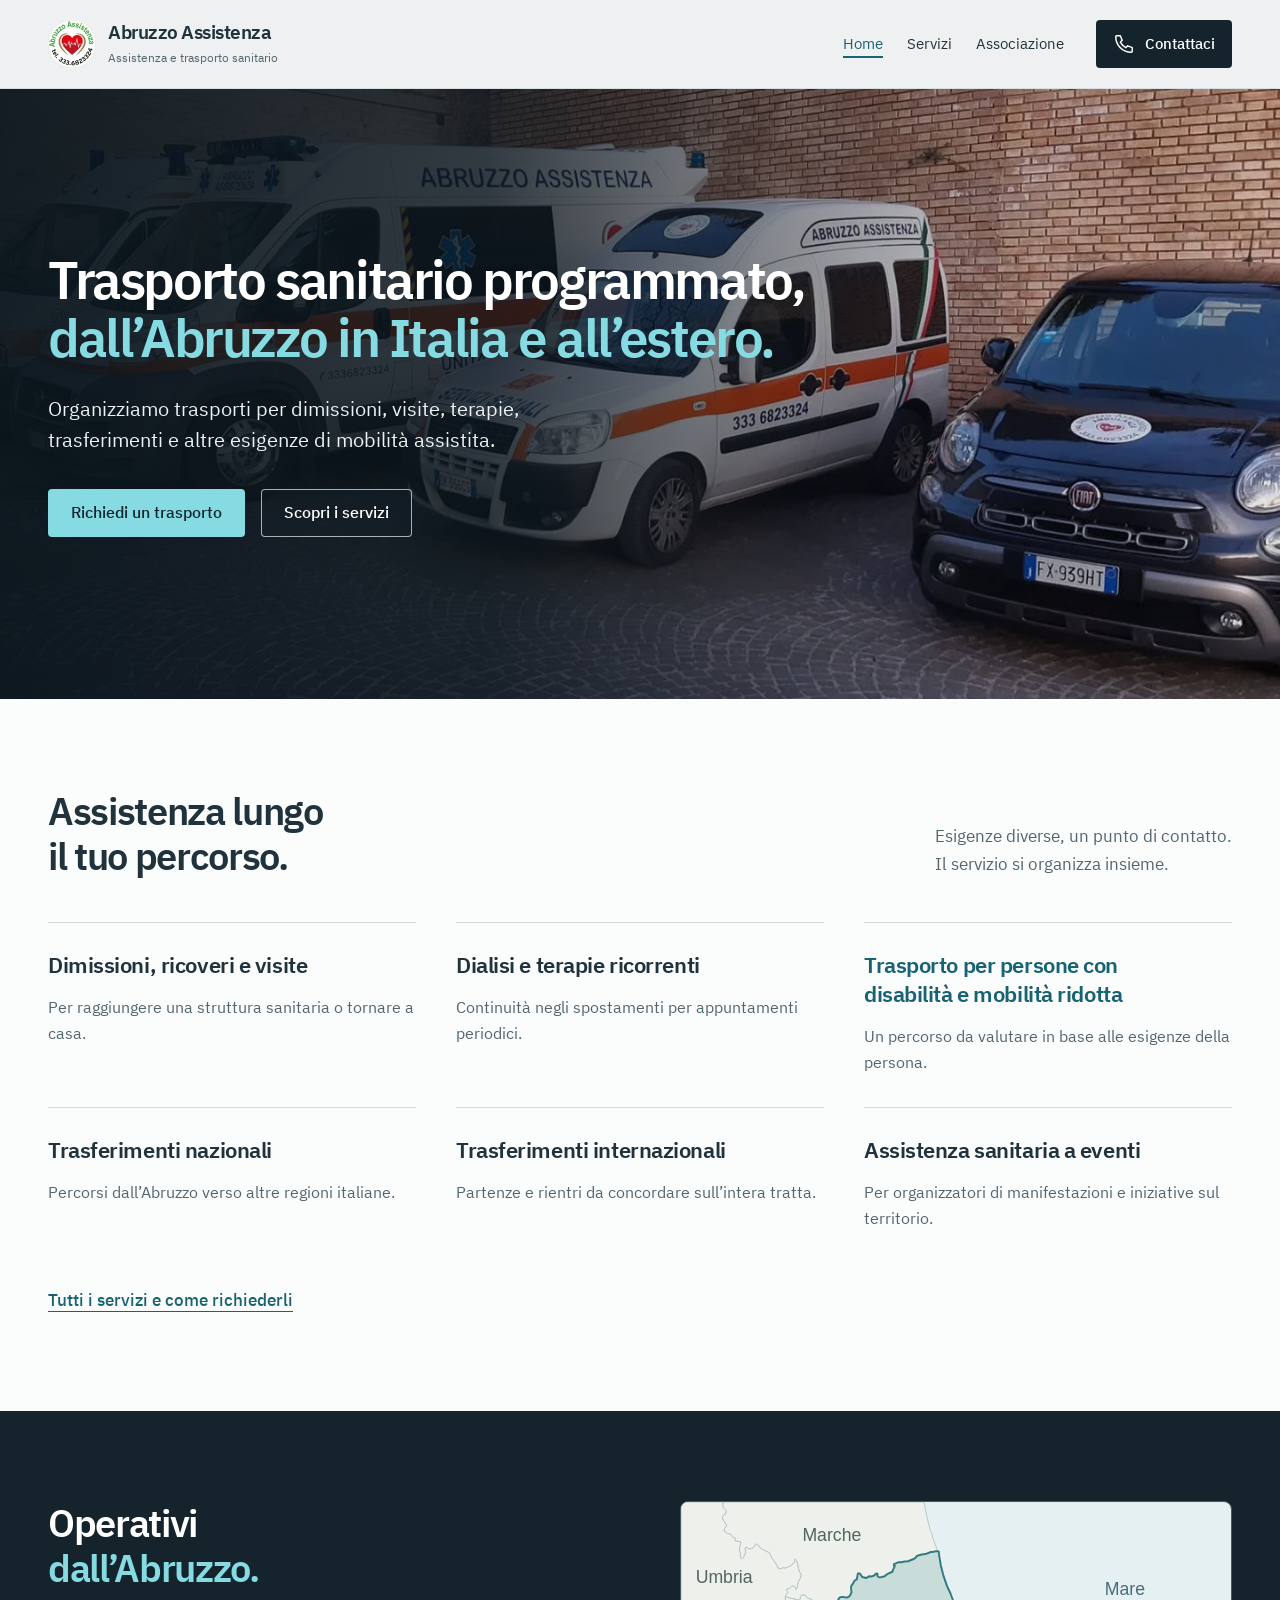
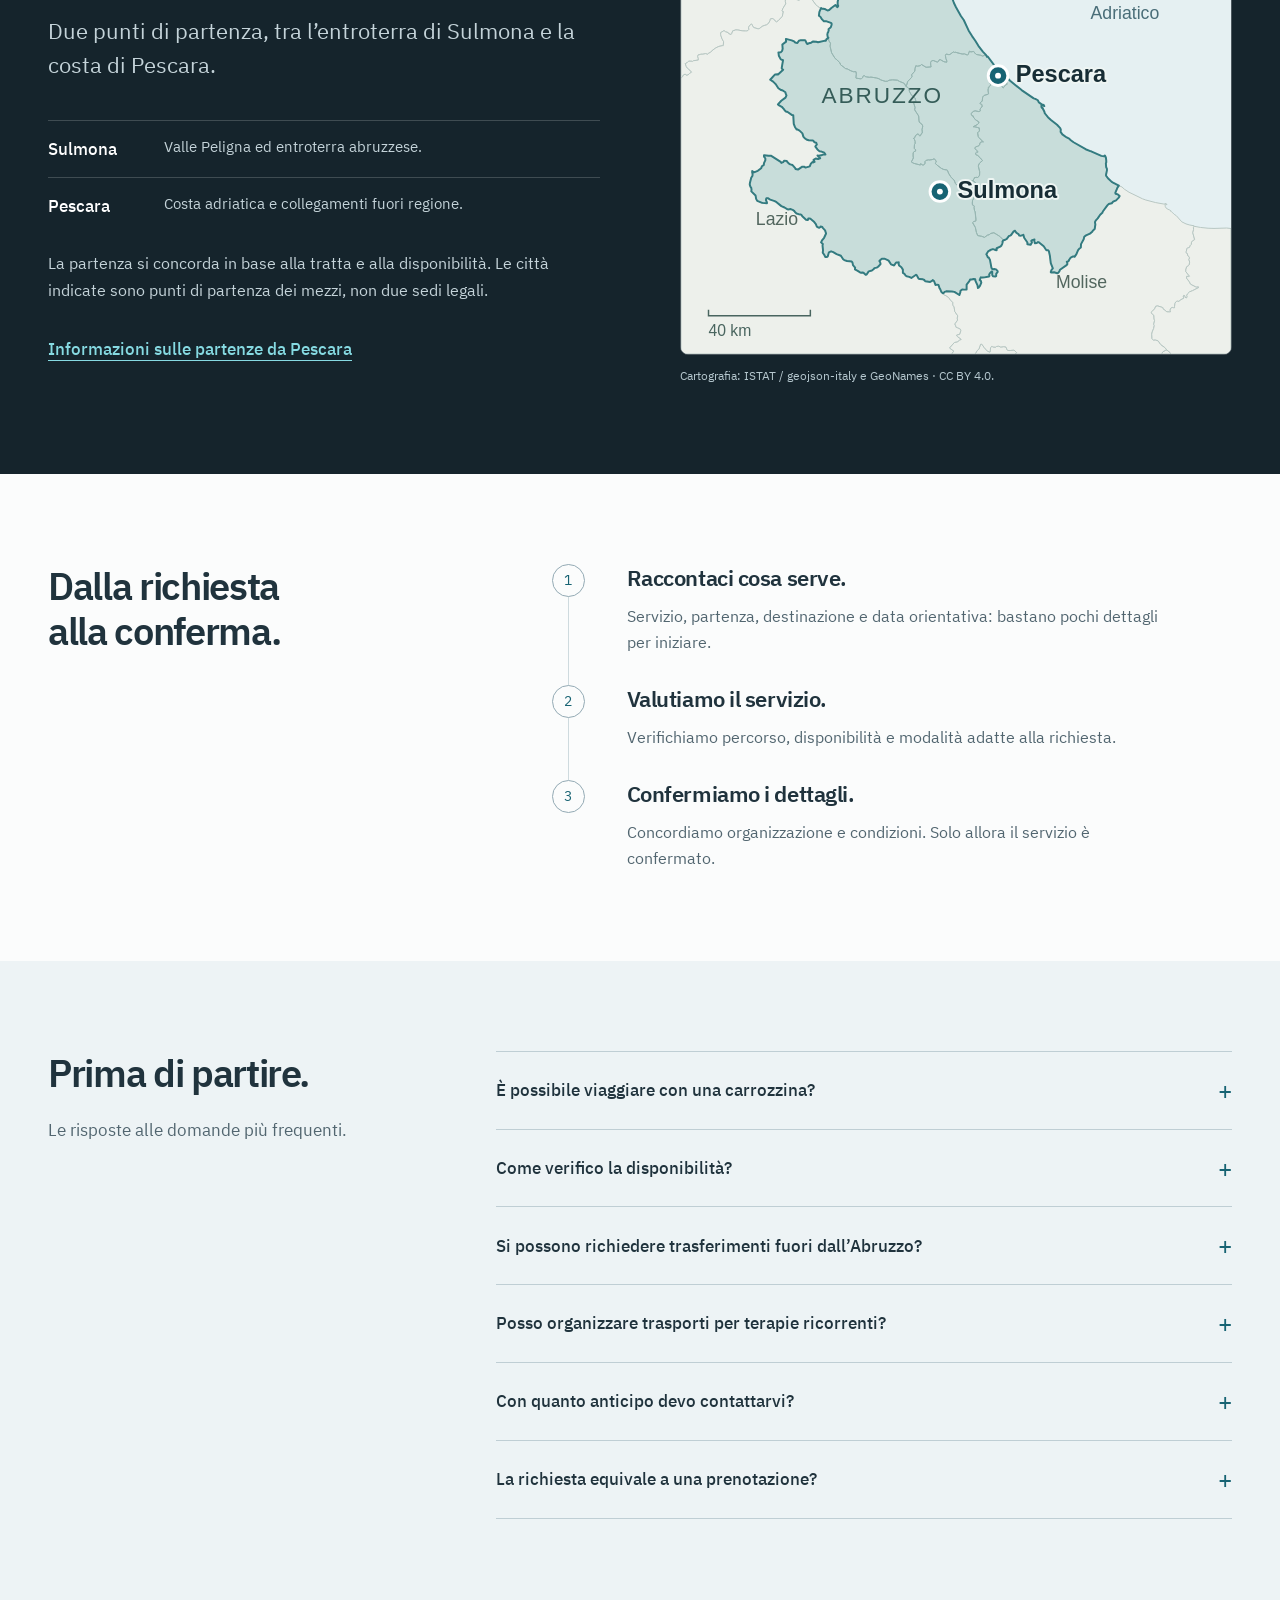
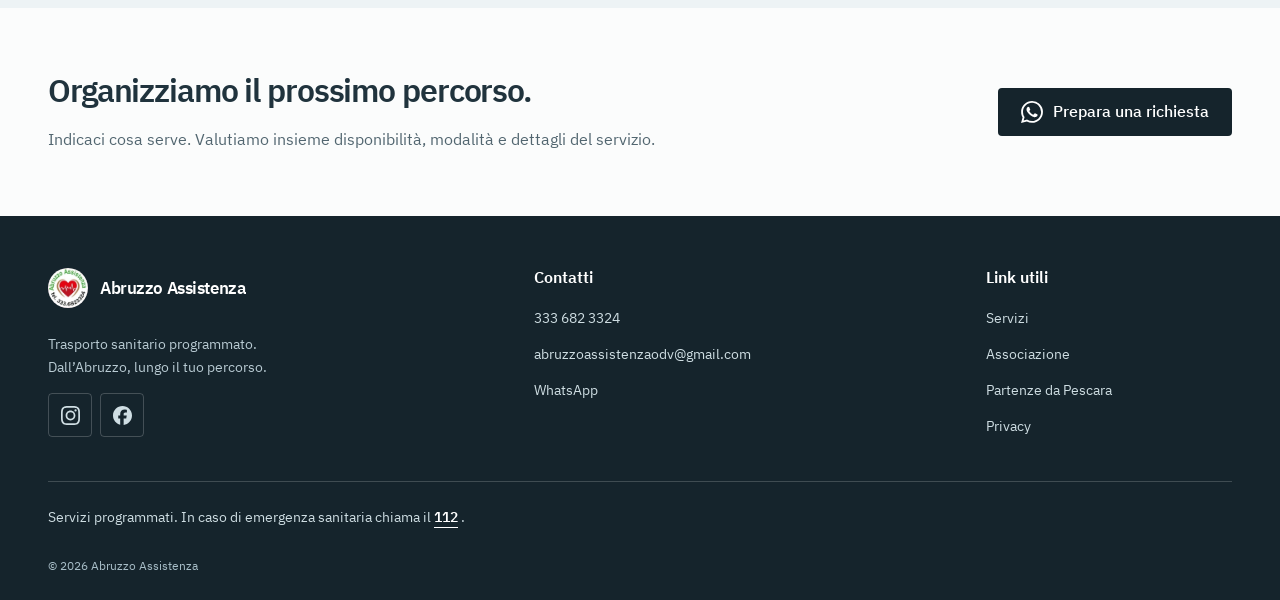
==== commit acc13e3b: "feat: consolidate association pages, service booking and mobile footer" ====
--- a/index.html
+++ b/index.html
@@ -174,27 +174,12 @@
           >
             Servizi
           </a>
-          <details
-            class="nav-group"
-            data-nav-group="association"
-          >
-            <summary>
-              Associazione
-              <svg
-                class="icon"
-                aria-hidden="true"
-                focusable="false"
-              >
-                <use href="assets/icons.svg#chevron"></use>
-              </svg>
-            </summary>
-            <div class="nav-panel">
-              <a href="volontari.html">Volontariato</a>
-              <a href="sostienici.html">Sostienici</a>
-              <a href="trasparenza.html">Dati e trasparenza</a>
-              <a href="pescara.html">Partenze da Pescara</a>
-            </div>
-          </details>
+          <a
+            class="nav-link"
+            href="associazione.html"
+          >
+            Associazione
+          </a>
           <a
             class="nav-link nav-mobile-contact"
             href="contatti.html"
@@ -555,22 +540,55 @@
         </div>
         <div class="footer-contact">
           <h2>Contatti</h2>
-          <a href="tel:+393336823324">333 682 3324</a>
-          <a href="mailto:abruzzoassistenzaodv@gmail.com">abruzzoassistenzaodv@gmail.com</a>
-          <a
+          <a
+            class="footer-channel"
+            href="tel:+393336823324"
+            aria-label="Chiama 333 682 3324"
+          >
+            <svg
+              class="icon"
+              aria-hidden="true"
+              focusable="false"
+            >
+              <use href="assets/icons.svg#phone"></use>
+            </svg>
+            <span>333 682 3324</span>
+          </a>
+          <a
+            class="footer-channel"
+            href="mailto:abruzzoassistenzaodv@gmail.com"
+          >
+            <svg
+              class="icon"
+              aria-hidden="true"
+              focusable="false"
+            >
+              <use href="assets/icons.svg#mail"></use>
+            </svg>
+            <span>abruzzoassistenzaodv@gmail.com</span>
+          </a>
+          <a
+            class="footer-channel"
             href="https://wa.me/393336823324"
             target="_blank"
             rel="noopener noreferrer"
           >
-            WhatsApp
+            <svg
+              class="icon"
+              aria-hidden="true"
+              focusable="false"
+            >
+              <use href="assets/icons.svg#whatsapp"></use>
+            </svg>
+            <span>WhatsApp</span>
           </a>
         </div>
         <div class="footer-links">
-          <h2>Associazione</h2>
-          <a href="volontari.html">Volontariato</a>
-          <a href="sostienici.html">Sostienici</a>
-          <a href="trasparenza.html">Dati e trasparenza</a>
+          <h2>Link utili</h2>
+          <a href="servizi.html">Servizi</a>
+          <a href="associazione.html">Associazione</a>
           <a href="pescara.html">Partenze da Pescara</a>
+          <a href="privacy.html">Privacy</a>
         </div>
       </div>
       <div
@@ -587,7 +605,6 @@
           <span data-year>2026</span>
           Abruzzo Assistenza
         </span>
-        <a href="privacy.html">Privacy</a>
       </div>
     </footer>
     <!-- site-footer:end -->
--- a/assets/styles.css
+++ b/assets/styles.css
@@ -296,8 +296,7 @@
   gap: 24px;
   margin-left: auto;
 }
-.nav-link,
-.nav-group > summary {
+.nav-link {
   min-height: 44px;
   display: flex;
   align-items: center;
@@ -306,8 +305,7 @@
   color: var(--ink);
   text-decoration: none;
 }
-.nav-link[aria-current],
-.nav-group[data-active] > summary {
+.nav-link[aria-current] {
   color: var(--cyan-ink);
   text-decoration: underline;
   text-decoration-thickness: 2px;
@@ -315,45 +313,6 @@
 }
 .nav-mobile-contact {
   display: none;
-}
-.nav-group {
-  position: relative;
-}
-.nav-group > summary {
-  list-style: none;
-}
-.nav-group > summary::-webkit-details-marker {
-  display: none;
-}
-.nav-group .icon {
-  width: 15px;
-  height: 15px;
-}
-.nav-group[open] > summary .icon {
-  transform: rotate(180deg);
-}
-.nav-panel {
-  position: absolute;
-  right: -24px;
-  top: calc(100% + 12px);
-  width: 260px;
-  padding: 12px;
-  background: var(--white);
-  border: 1px solid var(--line);
-  border-radius: var(--radius);
-  box-shadow: var(--shadow);
-}
-.nav-panel a {
-  display: block;
-  padding: 10px 12px;
-  min-height: 44px;
-  color: var(--ink);
-  font-size: 15px;
-  text-decoration: none;
-}
-.nav-panel a:hover,
-.nav-panel a[aria-current] {
-  background: var(--ice);
 }
 .nav-toggle {
   display: none;
@@ -703,7 +662,7 @@
   margin-top: 20px;
 }
 .service-detail {
-  padding: 52px 0;
+  padding: 44px 0;
   border-top: 1px solid var(--line);
 }
 .service-detail:first-child {
@@ -714,7 +673,7 @@
   display: flex;
   align-items: start;
   gap: 20px;
-  margin-bottom: 24px;
+  margin-bottom: 18px;
 }
 .service-number {
   color: var(--cyan-ink);
@@ -733,23 +692,35 @@
 }
 .service-detail .service-intro {
   color: var(--ink);
-  font-size: 19px;
-}
-.request-note {
-  margin-top: 28px;
+  font-size: 18px;
+}
+.service-start {
+  display: grid;
+  grid-template-columns: minmax(0, 1fr) auto;
+  align-items: center;
+  gap: 24px;
+  margin-top: 24px;
+}
+.service-start p {
+  font-size: 15px;
+  margin: 0;
+}
+.service-start .button {
+  font-size: 15px;
+  padding: 12px 16px;
+}
+.catalogue-note {
+  margin-top: 12px;
+  padding: 28px;
   background: var(--ice);
-  padding: 24px;
-  border-left: 2px solid #7babb5;
-}
-.request-note h3 {
-  margin-top: 0;
-}
-.request-note p {
+  border-radius: var(--radius);
+}
+.catalogue-note h2 {
+  font-size: 26px;
+}
+.catalogue-note p {
+  margin-top: 16px;
   font-size: 16px;
-}
-.request-note .text-link {
-  margin-top: 16px;
-  font-size: 15px;
 }
 /* Contacts: direct channels first, then an optional local message composer. */
 .contact-section {
@@ -950,8 +921,8 @@
 }
 .contact-secondary {
   display: grid;
-  grid-template-columns: 1fr 1fr;
-  gap: 80px;
+  grid-template-columns: repeat(3, minmax(0, 1fr));
+  gap: 40px;
   border-top: 1px solid var(--line);
   margin-top: 64px;
   padding-top: 48px;
@@ -972,7 +943,26 @@
   flex-wrap: wrap;
   gap: 28px;
 }
-/* Editorial association pages. */
+/* Editorial association page. */
+.participation-details {
+  border-top: 1px solid var(--line);
+  padding-top: 24px;
+}
+.participation-details h3 {
+  font-size: 22px;
+}
+.participation-details ul {
+  margin: 20px 0;
+  padding-left: 20px;
+  color: var(--muted);
+}
+.participation-details li + li {
+  margin-top: 10px;
+}
+.section-ice .support-aside {
+  background: var(--paper);
+}
+
 .volunteer-layout {
   display: grid;
   grid-template-columns: 1fr 1fr;
@@ -988,20 +978,7 @@
 .volunteer-statement .button {
   margin-top: 32px;
 }
-.editorial-sections section {
-  padding: 28px 0;
-  border-top: 1px solid var(--line);
-}
-.editorial-sections section:first-child {
-  padding-top: 0;
-  border-top: 0;
-}
-.editorial-sections h2 {
-  font-size: 26px;
-}
-.editorial-sections p {
-  margin-top: 16px;
-}
+
 .narrow h2 + p {
   margin-top: 24px;
 }
@@ -1030,20 +1007,7 @@
 .support-aside h2 {
   font-size: 30px;
 }
-.inline-note {
-  display: flex;
-  gap: 56px;
-  align-items: center;
-}
-.inline-note h2 {
-  font-size: 26px;
-  flex-shrink: 0;
-}
-.transparency-layout {
-  display: grid;
-  grid-template-columns: 1.2fr 1fr;
-  gap: 64px 80px;
-}
+
 .data-list {
   margin: 26px 0 0;
 }
@@ -1060,31 +1024,7 @@
   font-size: 18px;
   overflow-wrap: anywhere;
 }
-.institution-note {
-  padding: 30px;
-  background: var(--ice);
-  align-self: start;
-}
-.institution-note h2 {
-  font-size: 28px;
-}
-.institution-note p {
-  margin-top: 24px;
-  font-size: 16px;
-}
-.documents-section {
-  border-top: 1px solid var(--line);
-  padding-top: 36px;
-}
-.documents-section h2 {
-  font-size: 30px;
-}
-.documents-section p {
-  margin-top: 20px;
-}
-.documents-section .text-link {
-  margin-top: 18px;
-}
+
 .prose {
   max-width: 840px;
 }
@@ -1219,6 +1159,9 @@
 .footer-contact > p {
   color: #cfdee3;
   margin-top: 16px;
+}
+.footer-channel .icon {
+  display: none;
 }
 .social-links {
   display: flex;
@@ -1378,22 +1321,9 @@
   .js .site-nav.is-open > * {
     flex-shrink: 0;
   }
-  .nav-link,
-  .nav-group > summary {
+  .nav-link {
     min-height: 48px;
     font-size: 17px;
-  }
-  .nav-panel {
-    position: static;
-    width: 100%;
-    padding: 0 0 8px 16px;
-    background: var(--ice);
-    box-shadow: none;
-    border: 0;
-    border-radius: 0;
-  }
-  .nav-group > summary {
-    justify-content: space-between;
   }
   .hero {
     min-height: 600px;
@@ -1488,9 +1418,15 @@
   .message-preview pre {
     max-height: none;
   }
+  .contact-secondary {
+    grid-template-columns: 1fr 1fr;
+    gap: 32px;
+  }
+  .contact-secondary > section:last-child {
+    grid-column: 1 / -1;
+  }
   .volunteer-layout,
-  .support-layout,
-  .transparency-layout {
+  .support-layout {
     gap: 40px;
   }
   .footer-grid {
@@ -1625,7 +1561,6 @@
   .faq-layout,
   .volunteer-layout,
   .support-layout,
-  .transparency-layout,
   .local-layout {
     grid-template-columns: 1fr;
     gap: 36px;
@@ -1686,7 +1621,7 @@
     grid-template-columns: 1fr;
   }
   .service-detail {
-    padding-block: 36px;
+    padding-block: 32px;
   }
   .service-detail h2 {
     font-size: 27px;
@@ -1697,8 +1632,16 @@
   .service-detail .service-intro {
     font-size: 18px;
   }
-  .request-note {
-    padding: 20px;
+  .service-start {
+    grid-template-columns: 1fr;
+    gap: 14px;
+    margin-top: 20px;
+  }
+  .service-start .button {
+    justify-self: start;
+  }
+  .catalogue-note {
+    padding: 22px;
   }
   .contact-section {
     padding-top: 28px;
@@ -1808,25 +1751,11 @@
   .volunteer-statement .lead {
     margin-top: 22px;
   }
-  .editorial-sections section:first-child {
-    padding-top: 26px;
-    border-top: 1px solid var(--line);
-  }
+
   .support-aside {
     padding: 26px;
   }
-  .inline-note {
-    display: block;
-  }
-  .inline-note p {
-    margin-top: 20px;
-  }
-  .institution-note {
-    padding: 24px;
-  }
-  .documents-section {
-    padding-top: 28px;
-  }
+
   .prose h2 {
     font-size: 26px;
   }
@@ -1843,11 +1772,11 @@
     overflow-wrap: anywhere;
   }
   .site-footer {
-    padding-top: 28px;
+    padding-top: 24px;
   }
   .footer-grid {
     grid-template-columns: 1fr;
-    gap: 20px;
+    gap: 16px;
   }
   .footer-identity {
     display: grid;
@@ -1877,11 +1806,12 @@
     grid-template-columns: 1fr 1fr;
     grid-template-areas: "heading heading" "phone whatsapp" "email email";
     border-top: 1px solid rgb(255 255 255 / 18%);
-    padding-top: 16px;
-    column-gap: 20px;
+    padding-top: 12px;
+    gap: 8px;
   }
   .footer-contact h2 {
     grid-area: heading;
+    margin-bottom: 0;
   }
   .footer-contact > a[href^="tel:"] {
     grid-area: phone;
@@ -1896,28 +1826,44 @@
   .footer-contact > p {
     grid-column: 1 / -1;
   }
-  .footer-contact > a {
+  .footer-contact > .footer-channel {
+    display: flex;
+    align-items: center;
+    gap: 8px;
     min-height: 44px;
-    padding-block: 10px;
+    padding: 10px 12px;
+    background: rgb(255 255 255 / 5%);
+    border: 1px solid rgb(255 255 255 / 16%);
+    border-radius: var(--radius-sm);
+  }
+  .footer-channel .icon {
+    display: block;
+    width: 18px;
+    height: 18px;
+    flex-shrink: 0;
+  }
+  .footer-channel span {
+    min-width: 0;
   }
   .footer-links {
     display: grid;
     grid-template-columns: 1fr 1fr;
-    gap: 4px 20px;
+    gap: 0 16px;
   }
   .footer-links h2 {
     grid-column: 1/-1;
-    margin-bottom: 8px;
+    margin-bottom: 4px;
   }
   .emergency-note {
-    margin-top: 20px;
-    padding-top: 16px;
+    margin-top: 16px;
+    padding-top: 12px;
     font-size: 13px;
   }
   .footer-bottom {
     gap: 12px;
     align-items: center;
     font-size: 12px;
+    padding-top: 10px;
   }
 }
 @media (max-width: 420px) {
@@ -1948,6 +1894,10 @@
   .service-choice input {
     width: 16px;
     height: 16px;
+  }
+  .footer-contact > .footer-channel {
+    padding-inline: 8px;
+    font-size: 13px;
   }
 }
 @media (prefers-reduced-motion: reduce) {
@@ -1999,8 +1949,7 @@
   .process-layout,
   .faq-layout,
   .volunteer-layout,
-  .support-layout,
-  .transparency-layout {
+  .support-layout {
     display: block;
   }
   .territory {
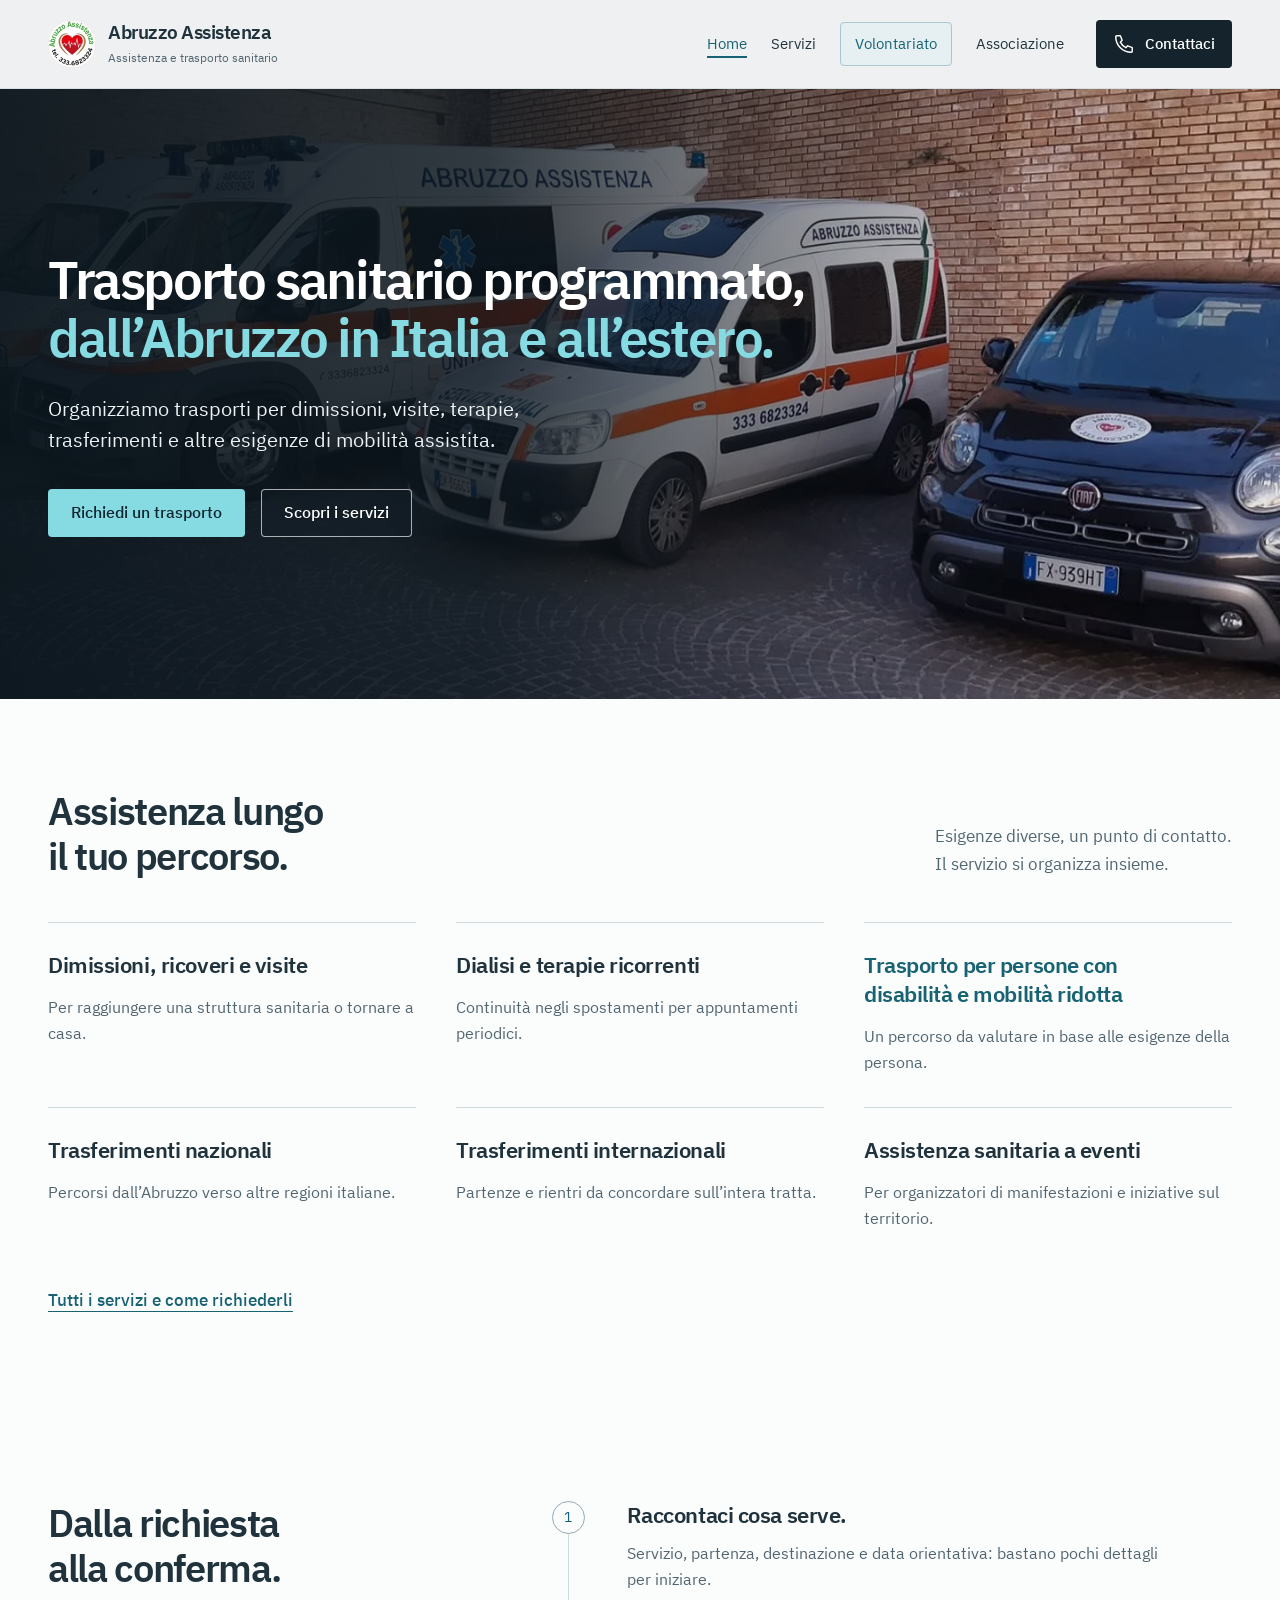
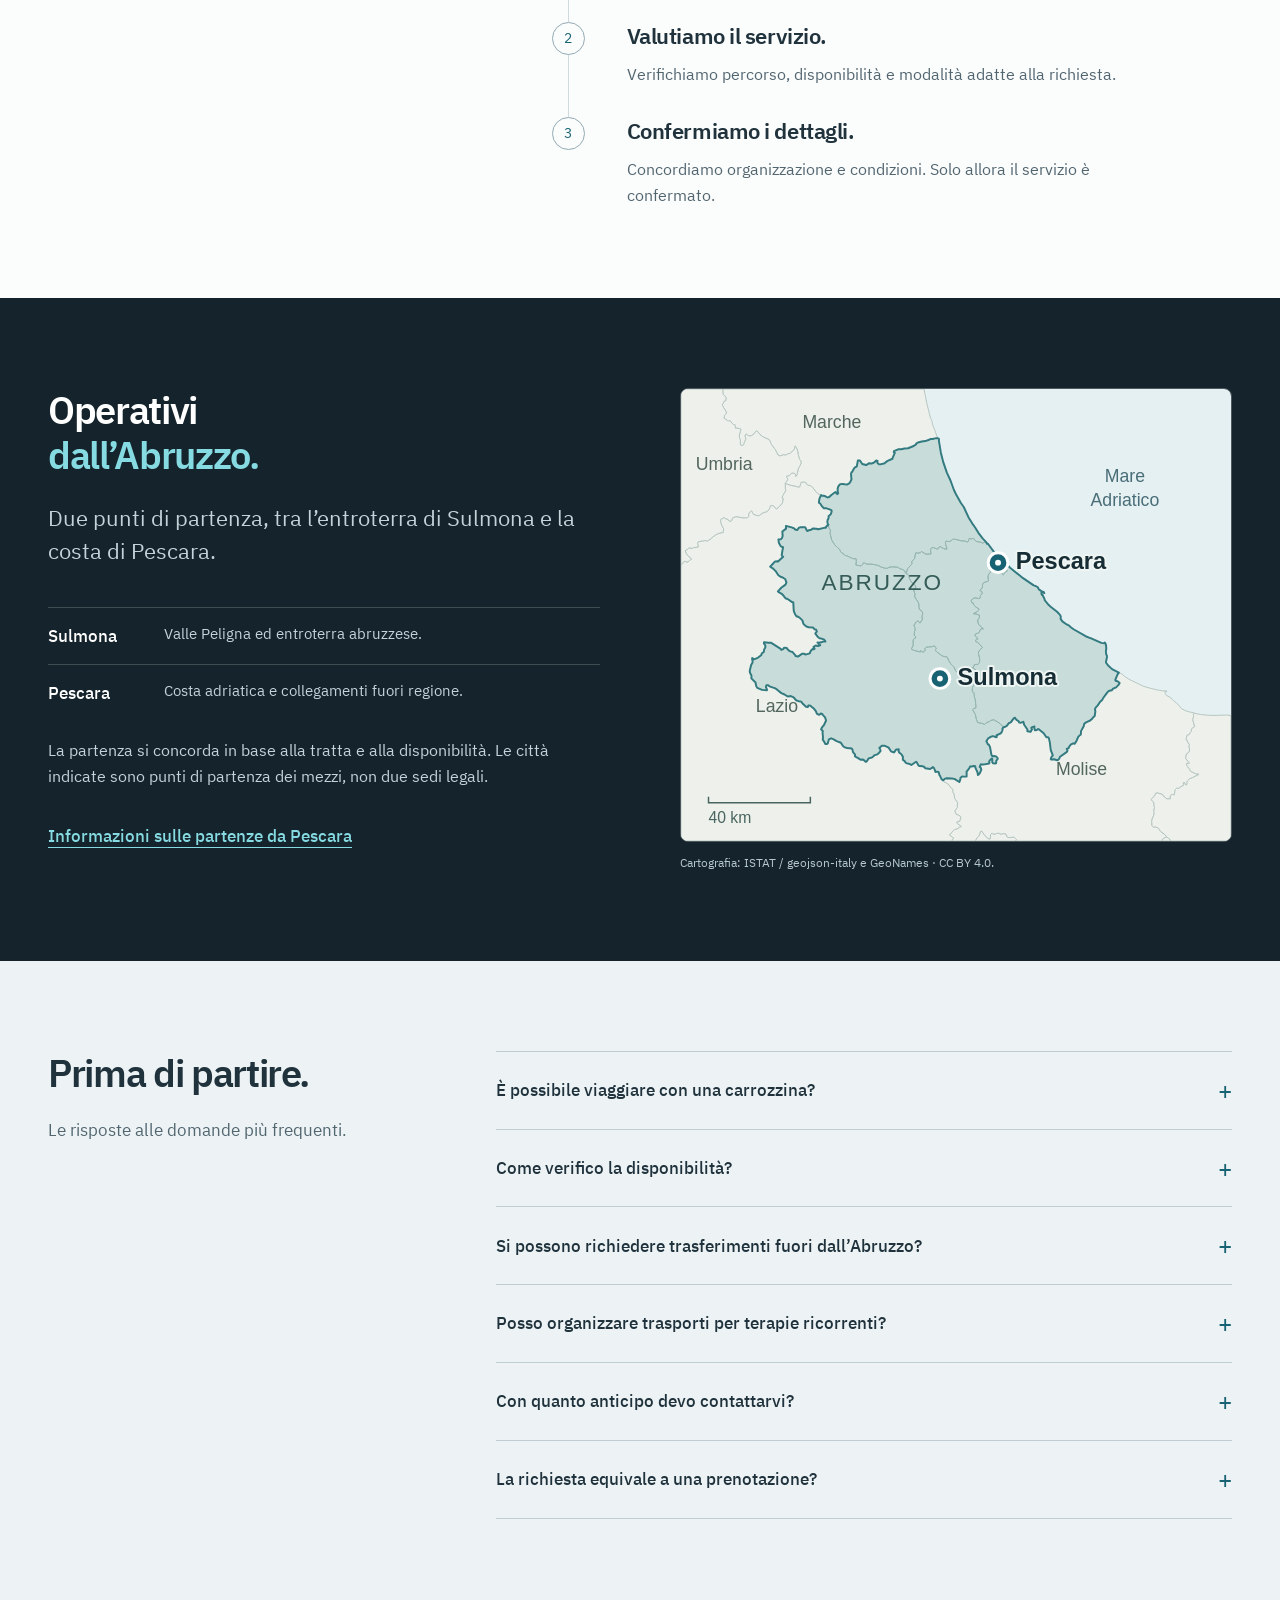
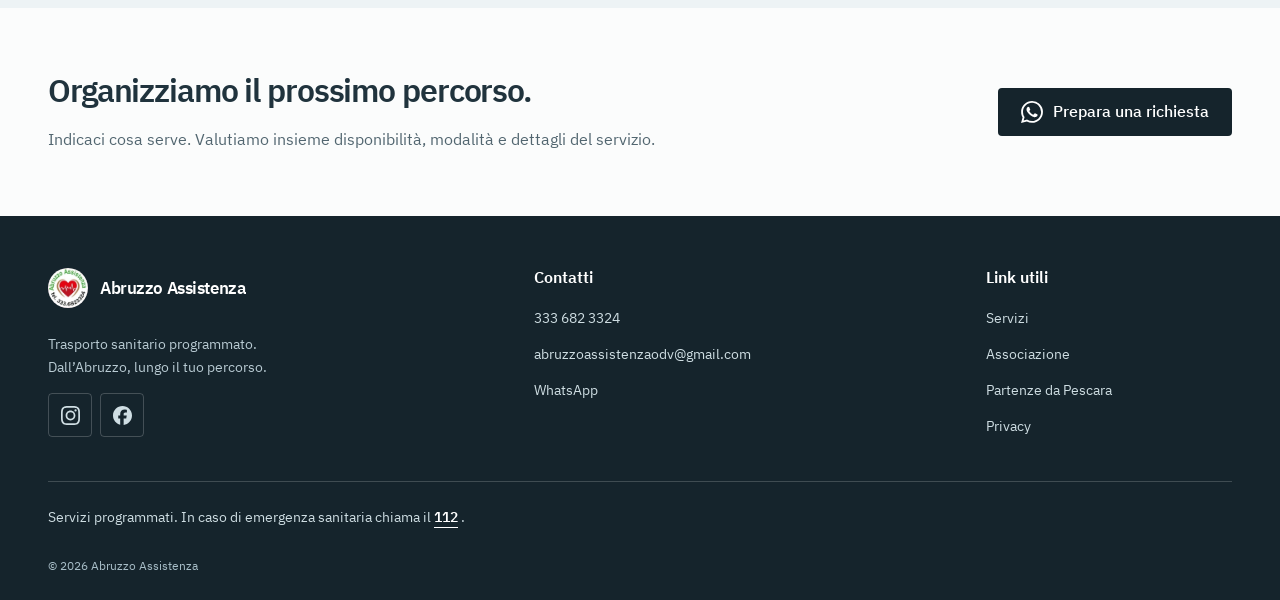
==== commit bfa50997: "feat: restore volunteering page and move territory before FAQs" ====
--- a/index.html
+++ b/index.html
@@ -175,6 +175,12 @@
             Servizi
           </a>
           <a
+            class="nav-link nav-volunteer"
+            href="volontari.html"
+          >
+            Volontariato
+          </a>
+          <a
             class="nav-link"
             href="associazione.html"
           >
@@ -307,56 +313,6 @@
 
       <!-- verified:five-home:end -->
       <section
-        class="section territory"
-        id="operativita"
-        aria-labelledby="territory-title"
-      >
-        <div class="container territory-grid">
-          <div class="territory-intro">
-            <h2 id="territory-title">
-              Operativi
-              <br />
-              <span>dall’Abruzzo.</span>
-            </h2>
-            <p class="lead">
-              Due punti di partenza, tra l’entroterra di Sulmona e la costa di Pescara.
-            </p>
-          </div>
-          <div class="territory-details">
-            <dl class="departure-list">
-              <div>
-                <dt>Sulmona</dt>
-                <dd>Valle Peligna ed entroterra abruzzese.</dd>
-              </div>
-              <div>
-                <dt>Pescara</dt>
-                <dd>Costa adriatica e collegamenti fuori regione.</dd>
-              </div>
-            </dl>
-            <p class="territory-note">
-              La partenza si concorda in base alla tratta e alla disponibilità. Le città indicate
-              sono punti di partenza dei mezzi, non due sedi legali.
-            </p>
-            <a
-              class="text-link"
-              href="pescara.html"
-            >
-              Informazioni sulle partenze da Pescara
-            </a>
-          </div>
-          <figure class="territory-map">
-            <img
-              src="assets/abruzzo-map.svg"
-              alt="Mappa geografica dell’Abruzzo e delle regioni confinanti: Sulmona nell’entroterra e Pescara sulla costa adriatica sono i punti di partenza dei mezzi."
-              width="560"
-              height="460"
-              loading="lazy"
-            />
-            <figcaption>Cartografia: ISTAT / geojson-italy e GeoNames · CC BY 4.0.</figcaption>
-          </figure>
-        </div>
-      </section>
-      <section
         class="section"
         aria-labelledby="process-title"
       >
@@ -383,6 +339,56 @@
               <p>Concordiamo organizzazione e condizioni. Solo allora il servizio è confermato.</p>
             </li>
           </ol>
+        </div>
+      </section>
+      <section
+        class="section territory"
+        id="operativita"
+        aria-labelledby="territory-title"
+      >
+        <div class="container territory-grid">
+          <div class="territory-intro">
+            <h2 id="territory-title">
+              Operativi
+              <br />
+              <span>dall’Abruzzo.</span>
+            </h2>
+            <p class="lead">
+              Due punti di partenza, tra l’entroterra di Sulmona e la costa di Pescara.
+            </p>
+          </div>
+          <div class="territory-details">
+            <dl class="departure-list">
+              <div>
+                <dt>Sulmona</dt>
+                <dd>Valle Peligna ed entroterra abruzzese.</dd>
+              </div>
+              <div>
+                <dt>Pescara</dt>
+                <dd>Costa adriatica e collegamenti fuori regione.</dd>
+              </div>
+            </dl>
+            <p class="territory-note">
+              La partenza si concorda in base alla tratta e alla disponibilità. Le città indicate
+              sono punti di partenza dei mezzi, non due sedi legali.
+            </p>
+            <a
+              class="text-link"
+              href="pescara.html"
+            >
+              Informazioni sulle partenze da Pescara
+            </a>
+          </div>
+          <figure class="territory-map">
+            <img
+              src="assets/abruzzo-map.svg"
+              alt="Mappa geografica dell’Abruzzo e delle regioni confinanti: Sulmona nell’entroterra e Pescara sulla costa adriatica sono i punti di partenza dei mezzi."
+              width="560"
+              height="460"
+              loading="lazy"
+            />
+            <figcaption>Cartografia: ISTAT / geojson-italy e GeoNames · CC BY 4.0.</figcaption>
+          </figure>
         </div>
       </section>
       <section
@@ -459,10 +465,13 @@
           </div>
         </div>
       </section>
-      <section class="section closing">
+      <section
+        class="section closing"
+        aria-labelledby="cta-title"
+      >
         <div class="container closing-inner">
           <div>
-            <h2>Organizziamo il prossimo percorso.</h2>
+            <h2 id="cta-title">Organizziamo il prossimo percorso.</h2>
             <p>
               Indicaci cosa serve. Valutiamo insieme disponibilità, modalità e dettagli del
               servizio.
--- a/assets/styles.css
+++ b/assets/styles.css
@@ -311,6 +311,18 @@
   text-decoration-thickness: 2px;
   text-underline-offset: 7px;
 }
+.nav-volunteer {
+  padding-inline: 14px;
+  border: 1px solid #a9c7ce;
+  border-radius: var(--radius-sm);
+  background: rgb(134 218 226 / 9%);
+  color: var(--cyan-ink);
+}
+.nav-volunteer:hover,
+.nav-volunteer[aria-current] {
+  background: #dceff1;
+  border-color: var(--cyan-ink);
+}
 .nav-mobile-contact {
   display: none;
 }
@@ -977,6 +989,36 @@
 }
 .volunteer-statement .button {
   margin-top: 32px;
+}
+.volunteer-statement .text-link {
+  margin-top: 24px;
+}
+.volunteer-invitation {
+  border-top: 1px solid var(--line);
+}
+.participation-details .text-link {
+  margin-top: 20px;
+}
+.page-volontari .page-intro .actions {
+  margin-top: 28px;
+}
+.volunteer-contact {
+  display: flex;
+  align-items: center;
+  justify-content: space-between;
+  gap: 32px;
+}
+.volunteer-contact > div {
+  max-width: 650px;
+}
+.volunteer-contact h2 {
+  font-size: 30px;
+}
+.volunteer-contact p {
+  margin-top: 16px;
+}
+.volunteer-contact .button {
+  flex-shrink: 0;
 }
 
 .narrow h2 + p {
@@ -1767,6 +1809,11 @@
     gap: 28px;
     padding: 28px;
   }
+  .volunteer-contact {
+    flex-direction: column;
+    align-items: start;
+    gap: 24px;
+  }
   .tax-id {
     font-size: 30px;
     overflow-wrap: anywhere;
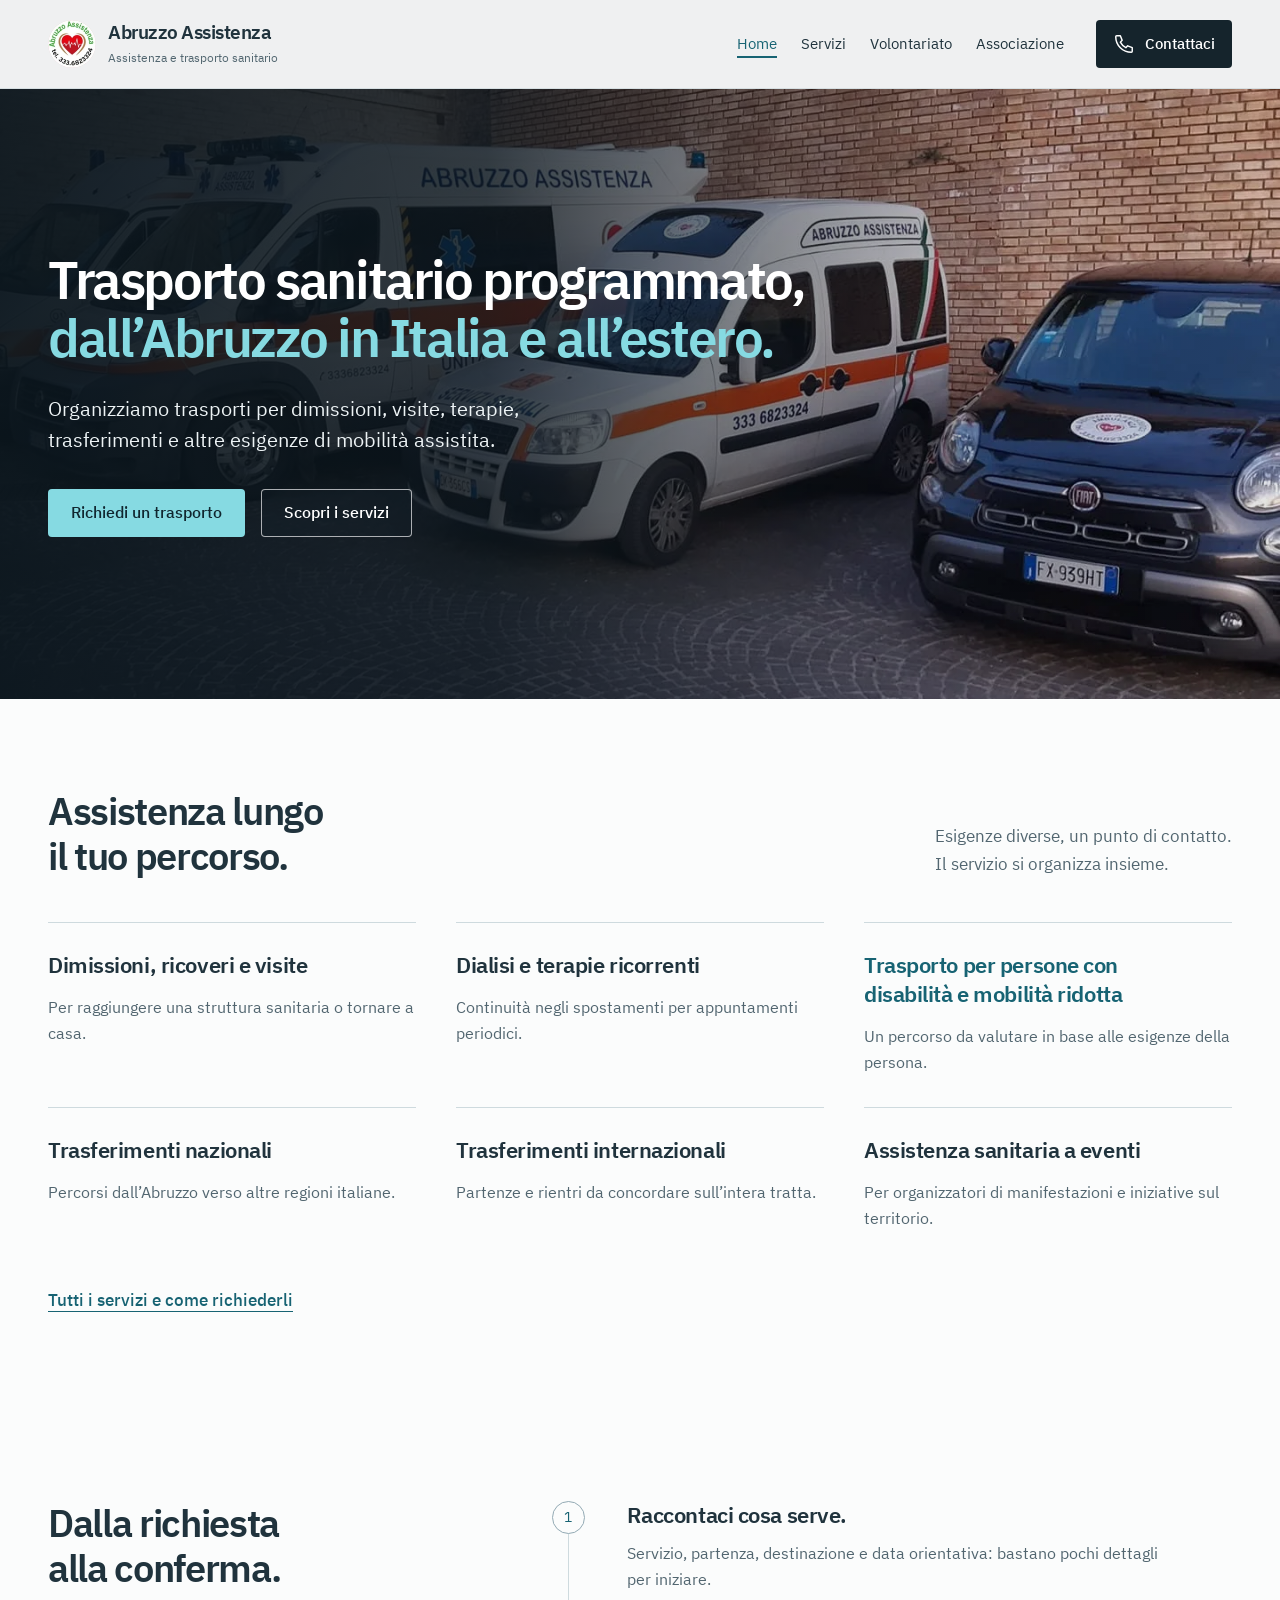
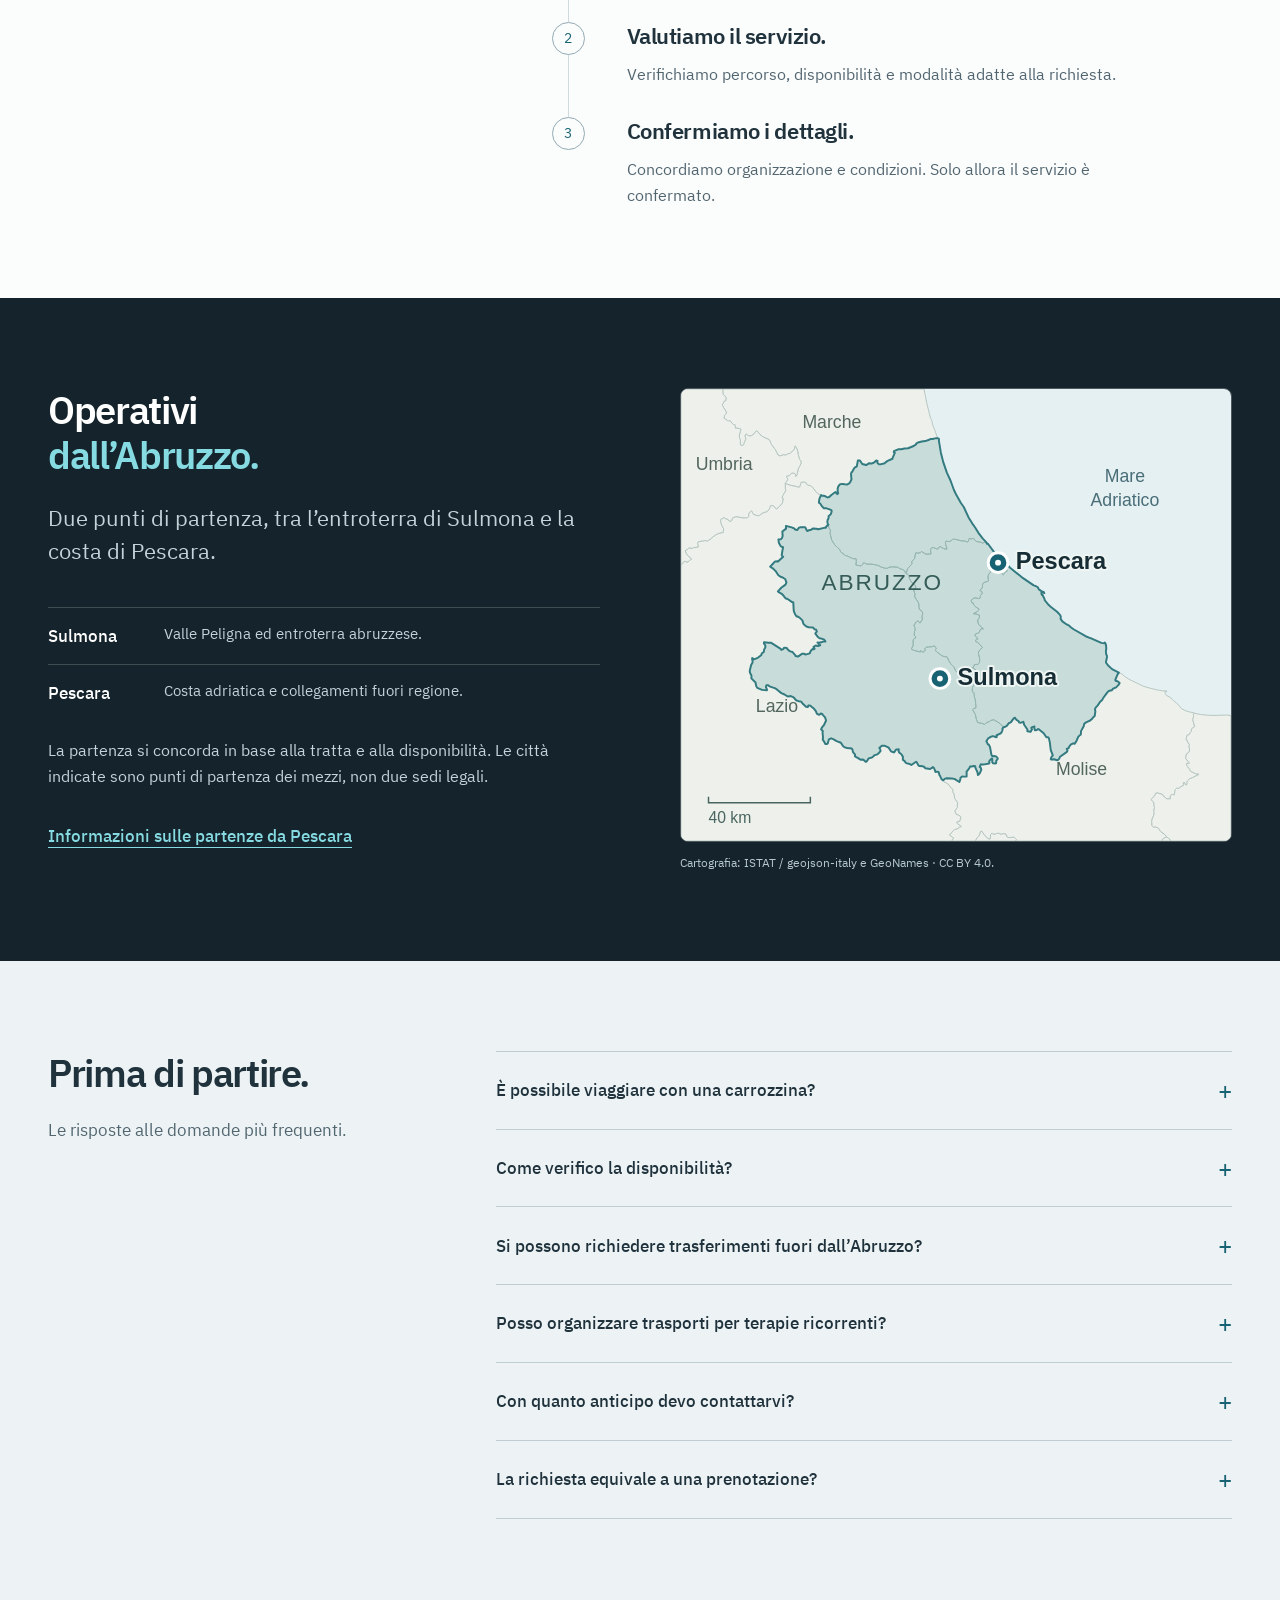
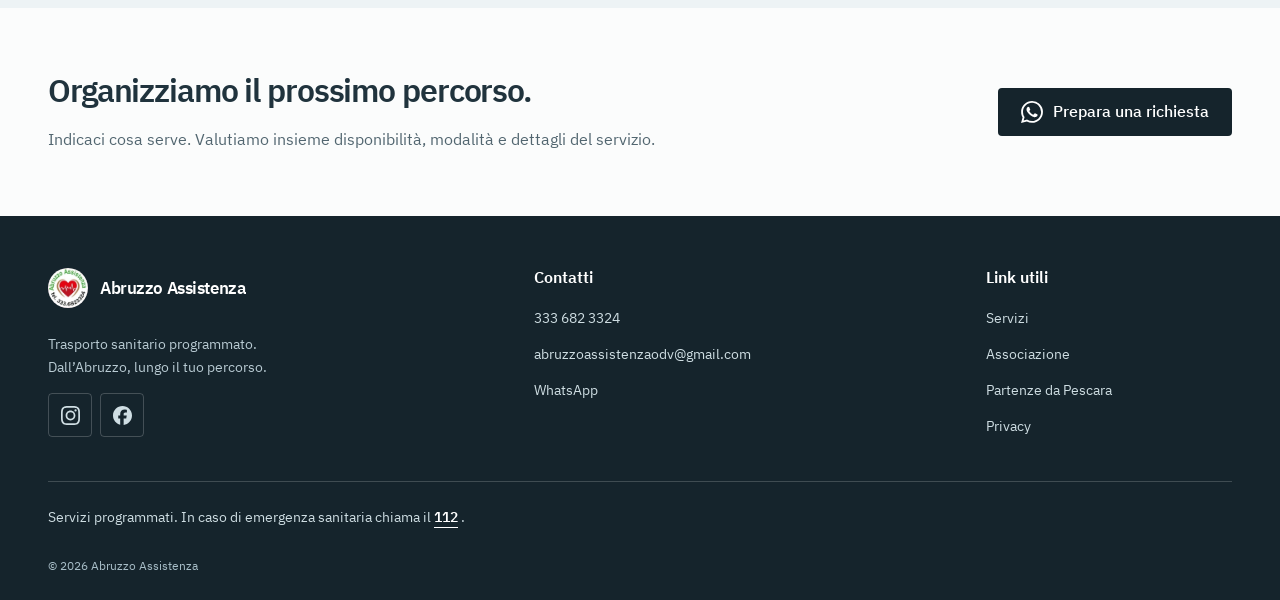
==== commit e1c77ef2: "fix: match volunteering link to the main navigation style" ====
--- a/index.html
+++ b/index.html
@@ -175,7 +175,7 @@
             Servizi
           </a>
           <a
-            class="nav-link nav-volunteer"
+            class="nav-link"
             href="volontari.html"
           >
             Volontariato
--- a/assets/styles.css
+++ b/assets/styles.css
@@ -311,18 +311,6 @@
   text-decoration-thickness: 2px;
   text-underline-offset: 7px;
 }
-.nav-volunteer {
-  padding-inline: 14px;
-  border: 1px solid #a9c7ce;
-  border-radius: var(--radius-sm);
-  background: rgb(134 218 226 / 9%);
-  color: var(--cyan-ink);
-}
-.nav-volunteer:hover,
-.nav-volunteer[aria-current] {
-  background: #dceff1;
-  border-color: var(--cyan-ink);
-}
 .nav-mobile-contact {
   display: none;
 }
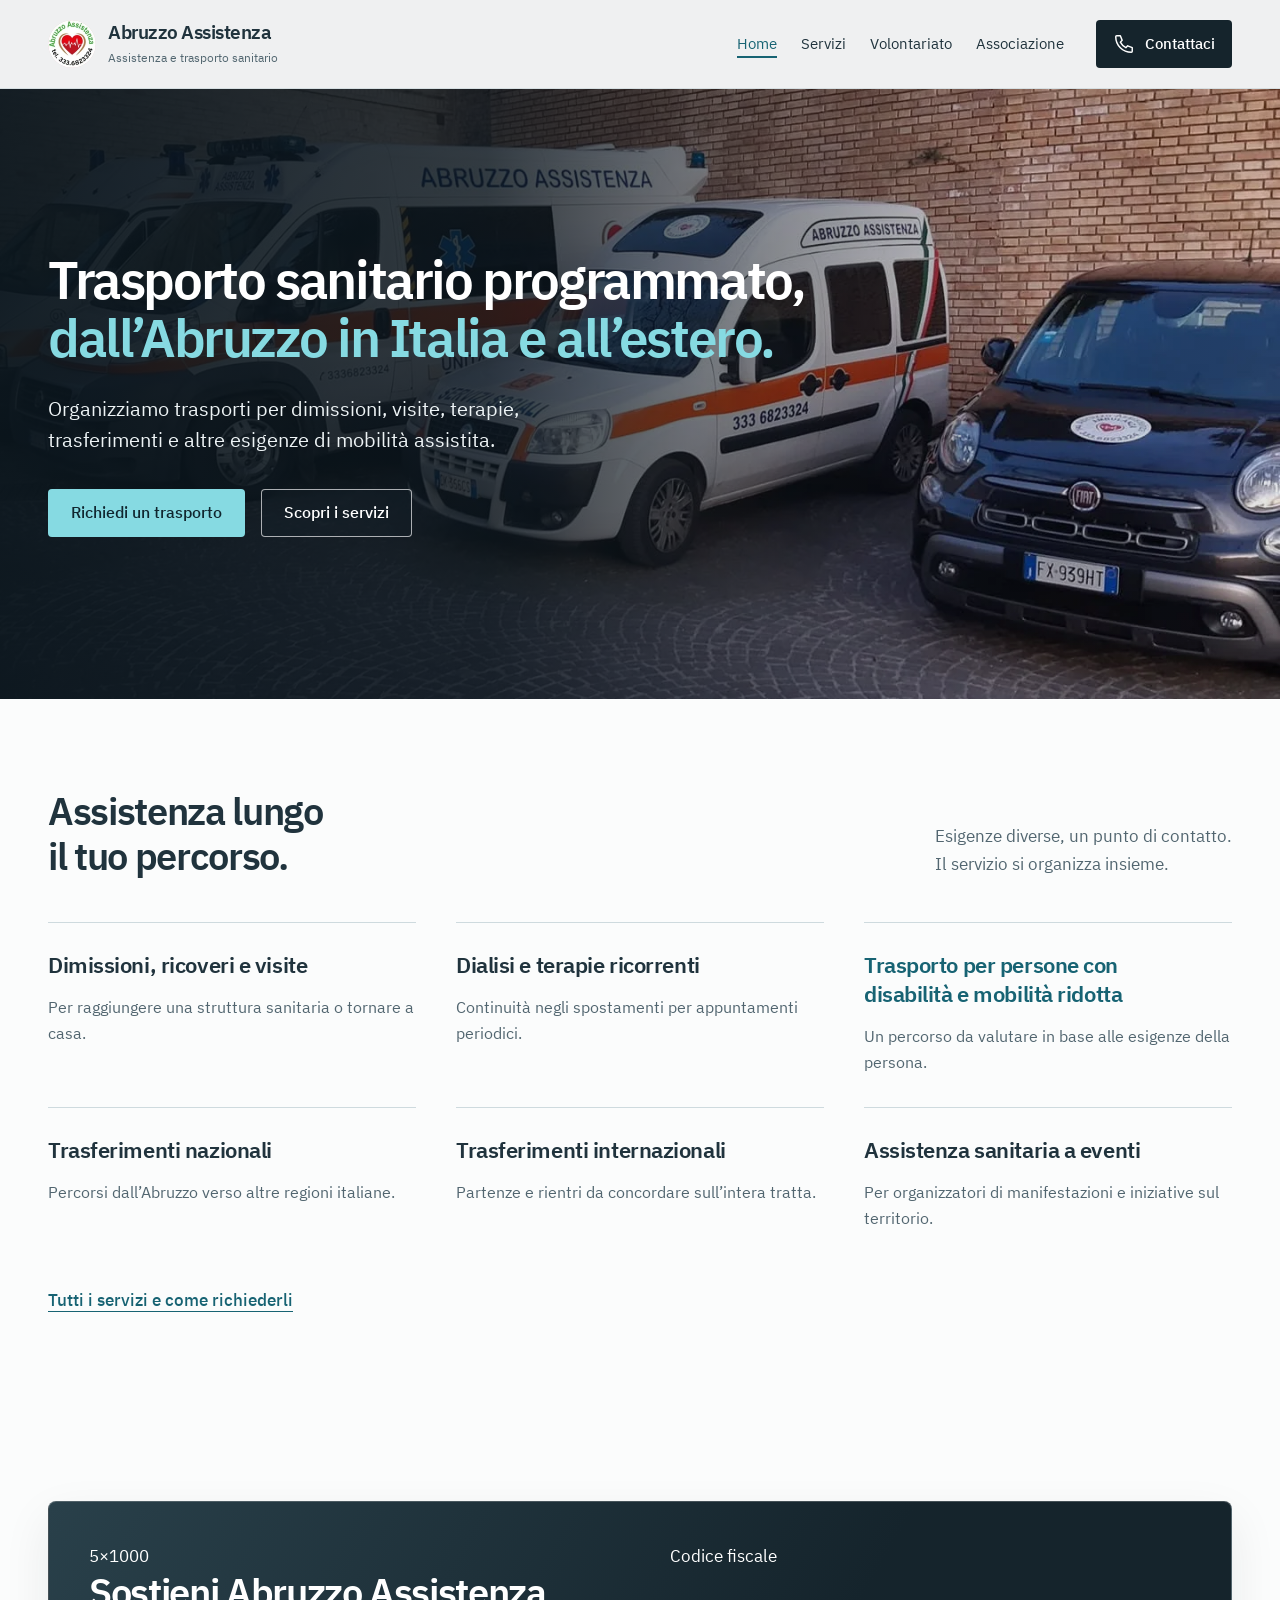
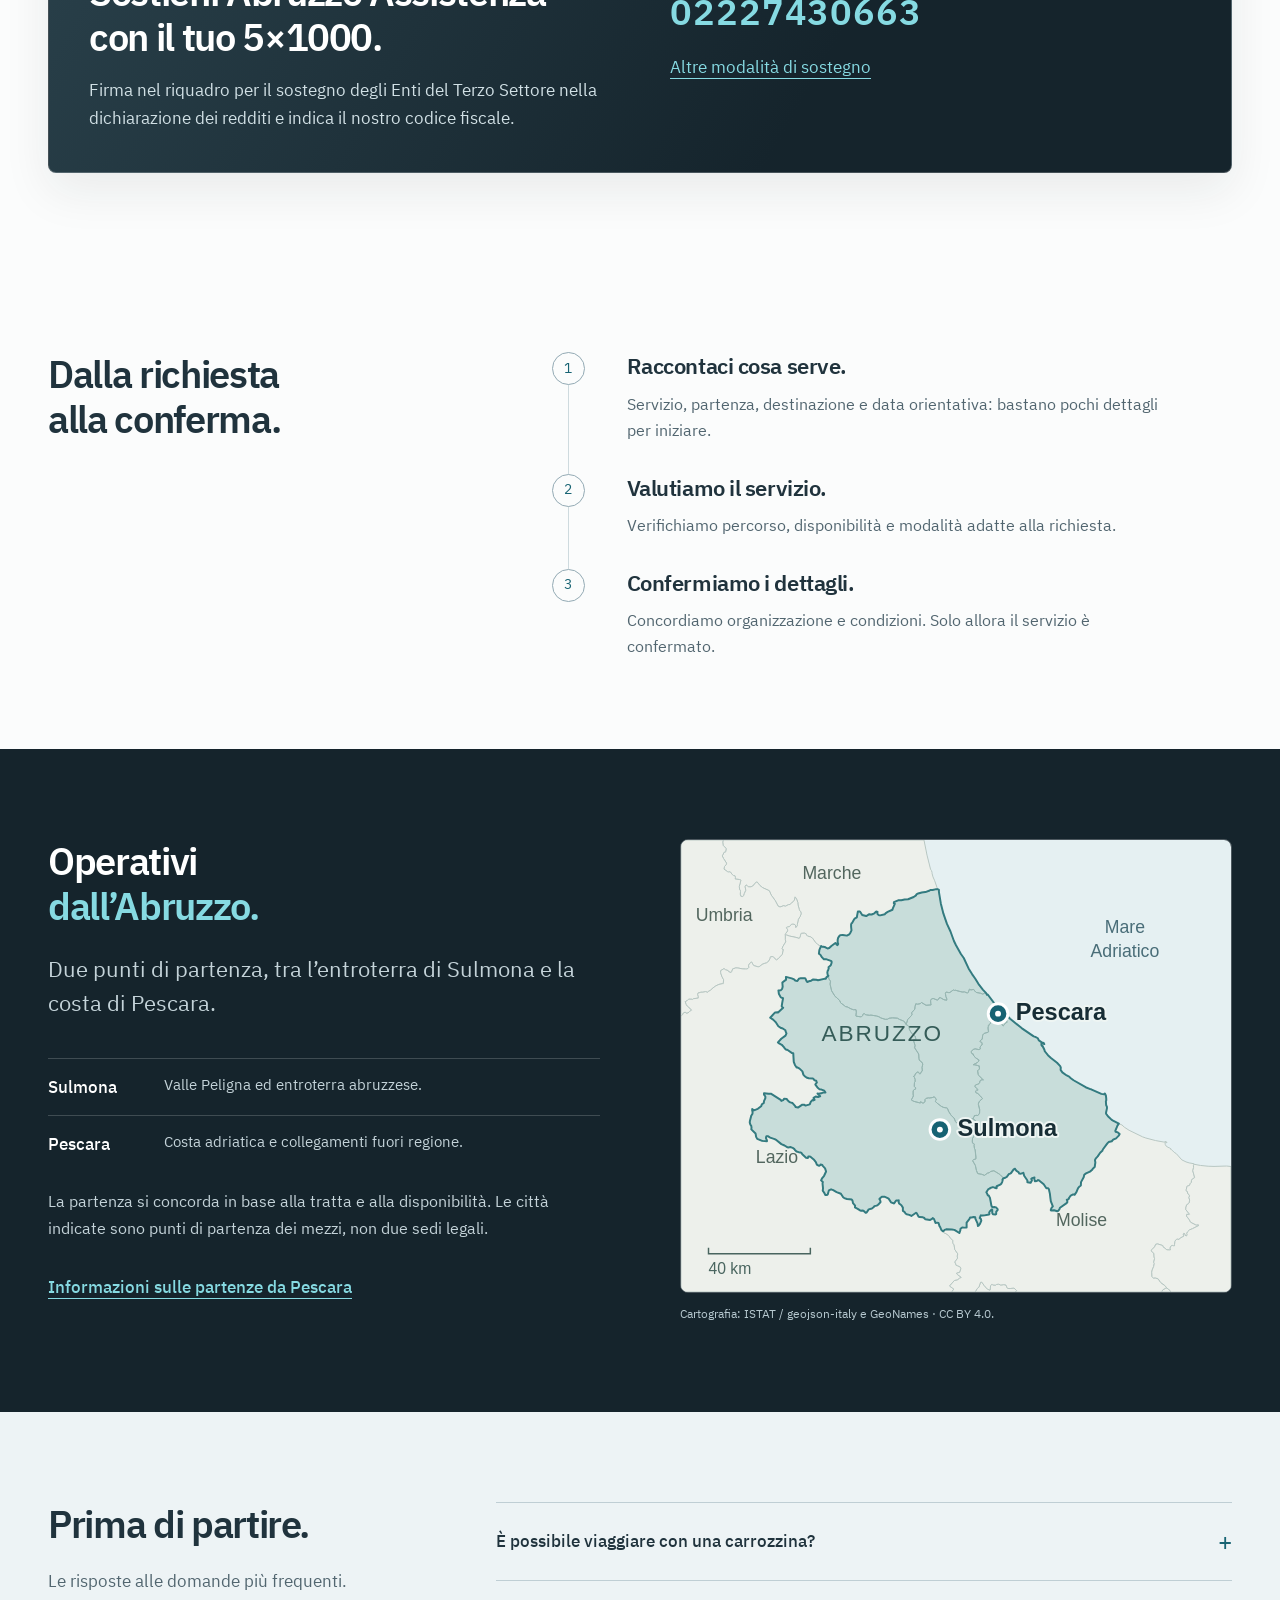
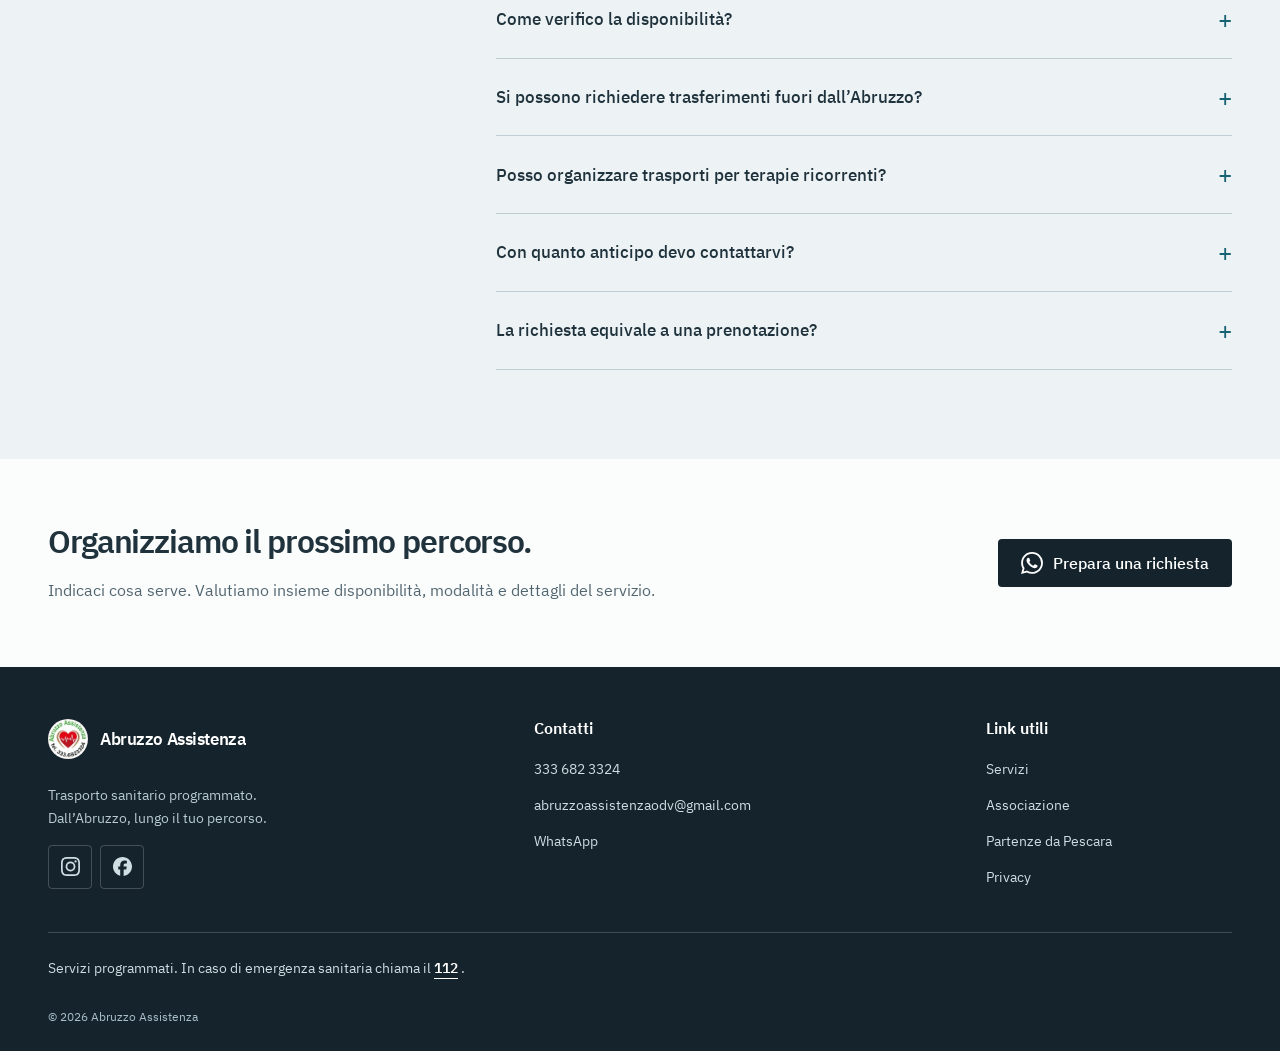
==== commit 4d99cb6a: "feat: show confirmed five-per-mille card" ====
--- a/index.html
+++ b/index.html
@@ -21,7 +21,7 @@
     />
     <link
       rel="canonical"
-      href="https://abruzzoassistenza.com/"
+      href="https://abruzzoassistenzaodv.com/"
     />
     <link
       rel="icon"
@@ -74,11 +74,11 @@
     />
     <meta
       property="og:url"
-      content="https://abruzzoassistenza.com/"
+      content="https://abruzzoassistenzaodv.com/"
     />
     <meta
       property="og:image"
-      content="https://abruzzoassistenza.com/assets/social-preview.jpg"
+      content="https://abruzzoassistenzaodv.com/assets/social-preview.jpg"
     />
     <meta
       property="og:image:width"
@@ -101,8 +101,8 @@
         "@context": "https://schema.org",
         "@type": "Organization",
         "name": "Abruzzo Assistenza",
-        "url": "https://abruzzoassistenza.com/",
-        "logo": "https://abruzzoassistenza.com/assets/logo-associazione-small.jpg",
+        "url": "https://abruzzoassistenzaodv.com/",
+        "logo": "https://abruzzoassistenzaodv.com/assets/logo-associazione-small.jpg",
         "telephone": "+393336823324",
         "email": "abruzzoassistenzaodv@gmail.com",
         "sameAs": [
@@ -310,7 +310,48 @@
         </div>
       </section>
       <!-- verified:five-home:start -->
-
+      <section
+        class="section verified-promo"
+        data-verified="fivePerMille"
+      >
+        <div class="container">
+          <div class="five-card">
+            <div class="five-card-copy">
+              <span class="five-card-label">5×1000</span>
+              <h2>Sostieni Abruzzo Assistenza con il tuo 5×1000.</h2>
+              <p>
+                Firma nel riquadro per il sostegno degli Enti del Terzo Settore nella dichiarazione
+                dei redditi e indica il nostro codice fiscale.
+              </p>
+            </div>
+            <div class="five-card-code">
+              <span class="five-card-label">Codice fiscale</span>
+              <strong
+                class="tax-id"
+                data-tax-id
+              >02227430663</strong>
+              <button
+                class="five-copy-button"
+                type="button"
+                data-copy-tax-id
+                hidden
+              >
+                Copia codice fiscale
+              </button>
+              <span
+                class="five-copy-status"
+                role="status"
+                aria-live="polite"
+                data-tax-copy-status
+              ></span>
+              <a
+                class="five-card-link"
+                href="associazione.html#sostegno"
+              >Altre modalità di sostegno</a>
+            </div>
+          </div>
+        </div>
+      </section>
       <!-- verified:five-home:end -->
       <section
         class="section"
@@ -563,6 +604,7 @@
             </svg>
             <span>333 682 3324</span>
           </a>
+          <!--email_off-->
           <a
             class="footer-channel"
             href="mailto:abruzzoassistenzaodv@gmail.com"
@@ -576,6 +618,7 @@
             </svg>
             <span>abruzzoassistenzaodv@gmail.com</span>
           </a>
+          <!--/email_off-->
           <a
             class="footer-channel"
             href="https://wa.me/393336823324"
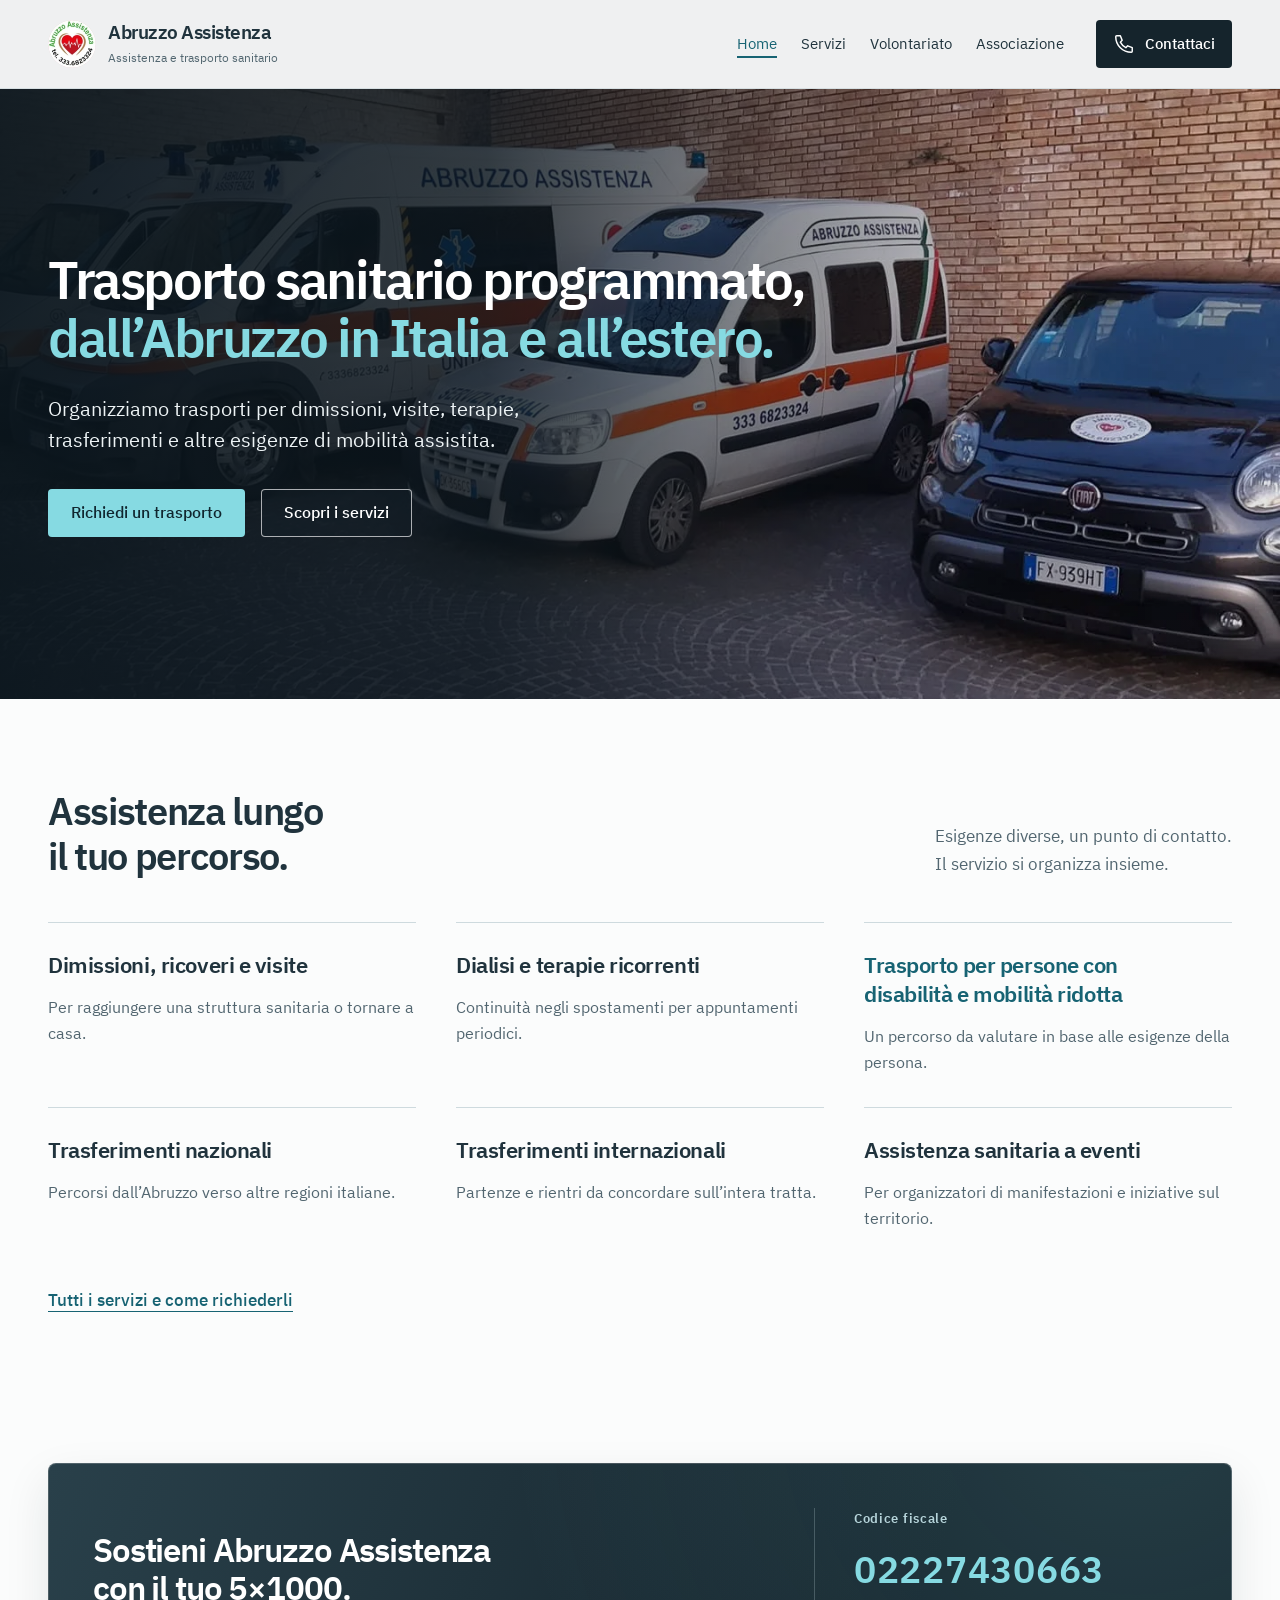
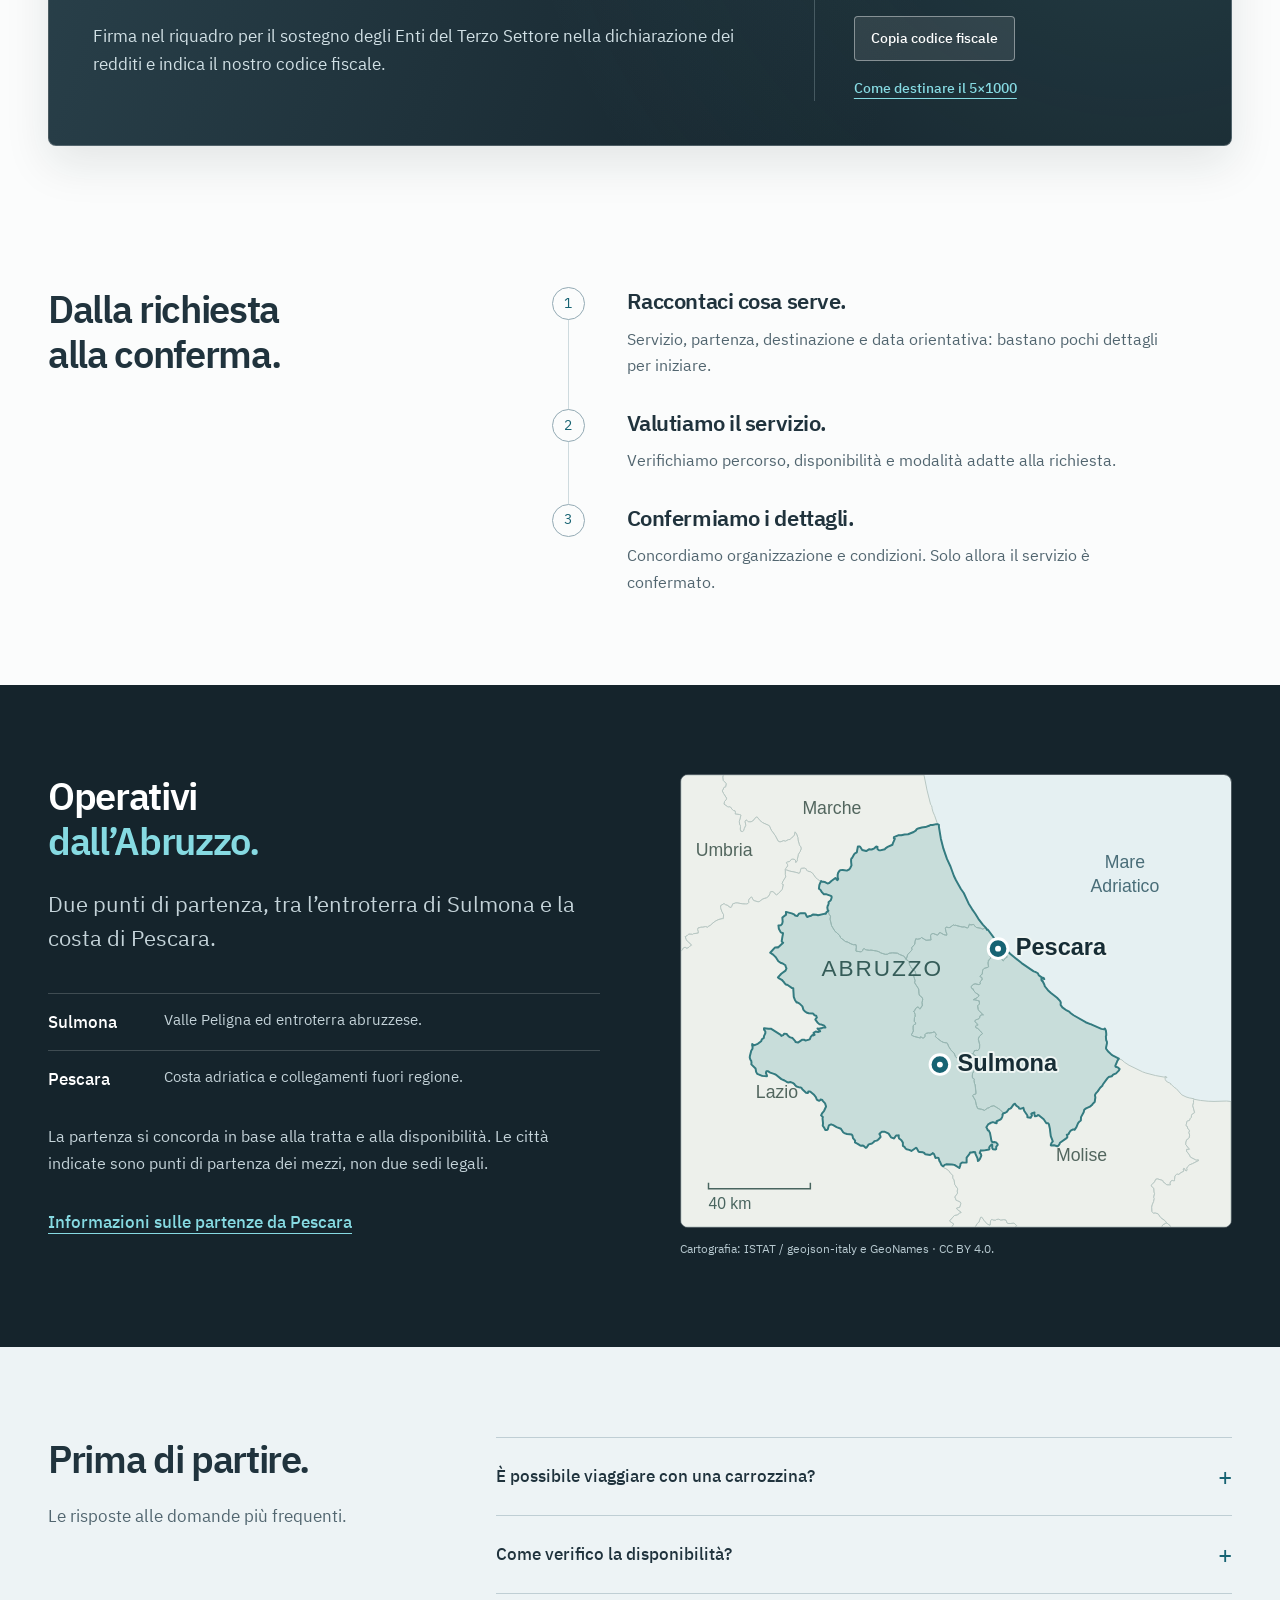
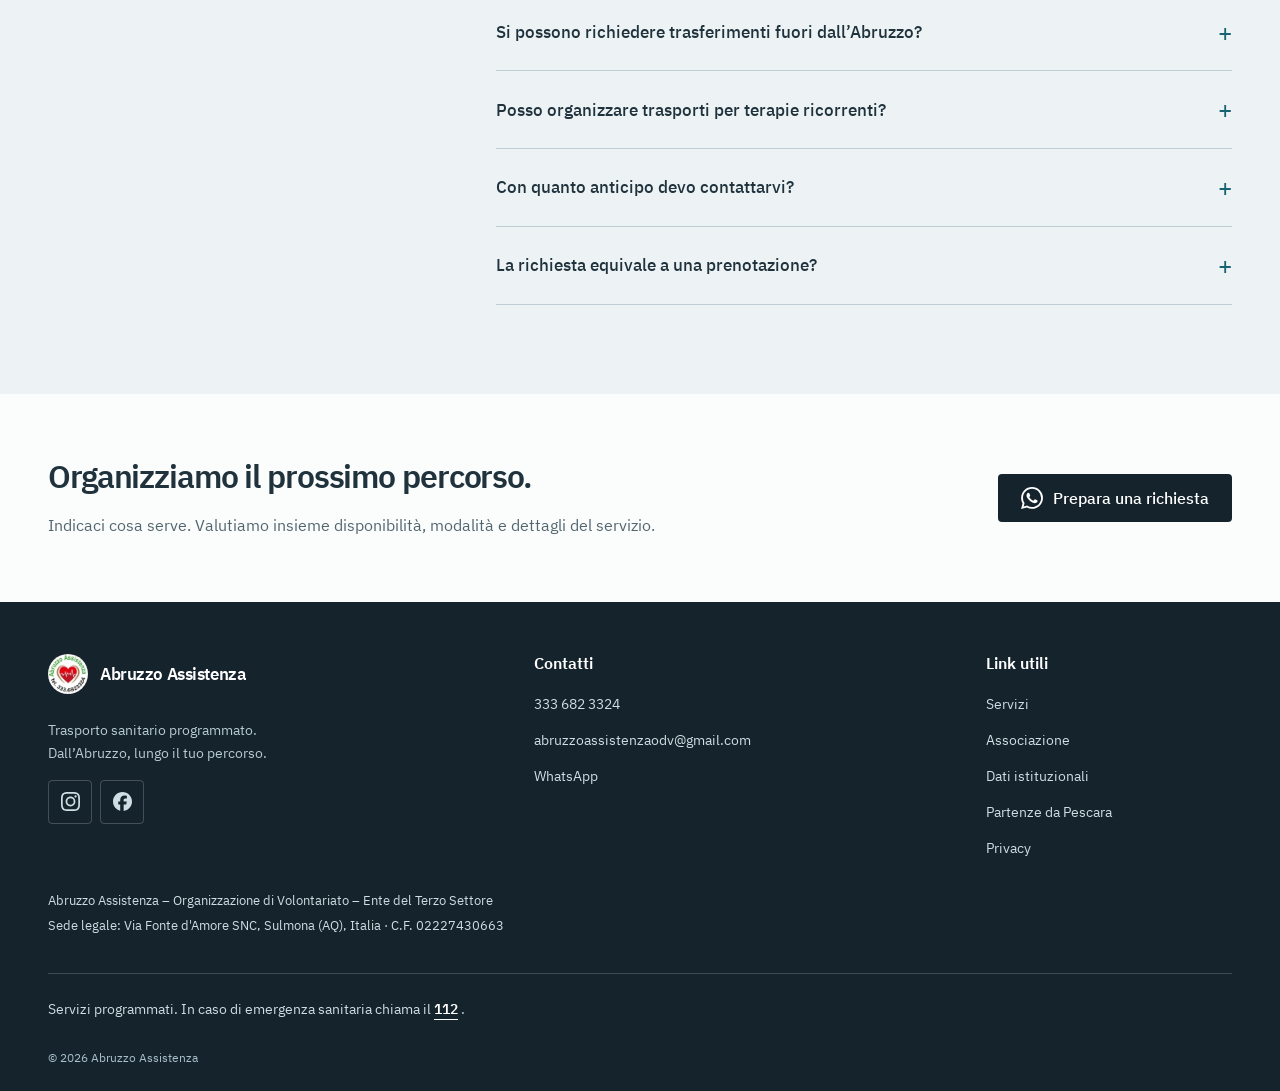
==== commit 93b6c445: "feat: finalize institutional content and privacy review candidate" ====
--- a/index.html
+++ b/index.html
@@ -108,7 +108,10 @@
         "sameAs": [
           "https://www.instagram.com/abruzzo.assistenza/",
           "https://www.facebook.com/profile.php?id=100057216829022"
-        ]
+        ],
+        "legalName": "Abruzzo Assistenza – Organizzazione di Volontariato – Ente del Terzo Settore",
+        "taxID": "02227430663",
+        "address": "Via Fonte d'Amore SNC, Sulmona (AQ), Italia"
       }
     </script>
   </head>
@@ -312,13 +315,13 @@
       <!-- verified:five-home:start -->
       <section
         class="section verified-promo"
+        aria-labelledby="five-home-title"
         data-verified="fivePerMille"
       >
         <div class="container">
           <div class="five-card">
             <div class="five-card-copy">
-              <span class="five-card-label">5×1000</span>
-              <h2>Sostieni Abruzzo Assistenza con il tuo 5×1000.</h2>
+              <h2 id="five-home-title">Sostieni Abruzzo Assistenza con il tuo 5×1000.</h2>
               <p>
                 Firma nel riquadro per il sostegno degli Enti del Terzo Settore nella dichiarazione
                 dei redditi e indica il nostro codice fiscale.
@@ -329,7 +332,10 @@
               <strong
                 class="tax-id"
                 data-tax-id
-              >02227430663</strong>
+                tabindex="-1"
+              >
+                02227430663
+              </strong>
               <button
                 class="five-copy-button"
                 type="button"
@@ -346,8 +352,10 @@
               ></span>
               <a
                 class="five-card-link"
-                href="associazione.html#sostegno"
-              >Altre modalità di sostegno</a>
+                href="associazione.html#cinque-per-mille"
+              >
+                Come destinare il 5×1000
+              </a>
             </div>
           </div>
         </div>
@@ -639,8 +647,18 @@
           <h2>Link utili</h2>
           <a href="servizi.html">Servizi</a>
           <a href="associazione.html">Associazione</a>
+          <a href="contatti.html#associazione">Dati istituzionali</a>
           <a href="pescara.html">Partenze da Pescara</a>
           <a href="privacy.html">Privacy</a>
+        </div>
+      </div>
+      <div class="container">
+        <div
+          class="footer-legal"
+          data-verified="legal"
+        >
+          <p>Abruzzo Assistenza – Organizzazione di Volontariato – Ente del Terzo Settore</p>
+          <p>Sede legale: Via Fonte d&#x27;Amore SNC, Sulmona (AQ), Italia · C.F. 02227430663</p>
         </div>
       </div>
       <div
--- a/assets/styles.css
+++ b/assets/styles.css
@@ -1114,32 +1114,79 @@
 }
 .verified-promo {
   background: var(--paper);
+  padding-block: clamp(28px, 4vw, 52px);
 }
 .five-card {
   display: grid;
-  grid-template-columns: 1fr 1fr;
-  gap: 60px;
-  padding: 40px;
+  grid-template-columns: minmax(0, 1.5fr) minmax(245px, 0.85fr);
+  align-items: center;
+  gap: clamp(24px, 5vw, 72px);
+  padding: clamp(26px, 3.5vw, 44px);
   border: 1px solid rgb(255 255 255 / 20%);
-  background: linear-gradient(120deg, #29404a, var(--graphite) 65%);
+  border-radius: var(--radius);
+  background:
+    radial-gradient(circle at 92% -25%, rgb(134 218 226 / 14%), transparent 55%),
+    linear-gradient(110deg, #29404a, var(--graphite) 72%);
   color: var(--white);
-  border-radius: var(--radius);
-  box-shadow: var(--shadow);
-}
-.five-card p {
+  box-shadow: 0 18px 45px rgb(21 36 44 / 10%);
+}
+.five-card-copy h2 {
+  max-width: 650px;
+  font-size: clamp(25px, 2.55vw, 36px);
+}
+.five-card-copy p {
+  max-width: 650px;
+  margin-top: 15px;
   color: #d1e0e5;
-  margin-top: 16px;
-}
-.five-card a {
-  color: var(--cyan);
+}
+.five-card-label {
+  display: block;
+  color: #b6d4da;
+  font-size: 13px;
+  font-weight: 600;
+  letter-spacing: 0.055em;
+}
+.five-card-code {
+  border-left: 1px solid rgb(210 232 238 / 23%);
+  padding-left: clamp(20px, 3vw, 46px);
 }
 .tax-id {
   display: block;
-  font-size: 36px;
+  margin-block: 10px 16px;
+  color: var(--cyan);
+  font-size: clamp(29px, 2.9vw, 38px);
   font-weight: 600;
-  letter-spacing: 0.025em;
+  letter-spacing: 0.02em;
+  overflow-wrap: anywhere;
+}
+.five-copy-button {
+  min-height: 44px;
+  padding: 10px 16px;
+  border: 1px solid rgb(255 255 255 / 42%);
+  border-radius: var(--radius-sm);
+  background: rgb(255 255 255 / 9%);
+  color: var(--white);
+  font-size: 14px;
+  font-weight: 500;
+  transition: background 0.15s ease;
+}
+.five-copy-button:hover {
+  background: rgb(255 255 255 / 17%);
+}
+.five-card :focus-visible {
+  outline-color: var(--cyan);
+}
+.five-copy-status {
+  display: block;
+  color: #cce5e9;
+  font-size: 13px;
+}
+.five-card-link {
+  display: inline-block;
+  margin-top: 16px;
   color: var(--cyan);
-  margin-block: 12px;
+  font-size: 14px;
+  font-weight: 500;
 }
 /* Restrained footer: essential institutional links and one emergency notice. */
 .site-footer {
@@ -1238,6 +1285,30 @@
 .footer-bottom a {
   color: #cfdee3;
   padding-block: 8px;
+}
+.footer-legal {
+  margin-top: 24px;
+  color: #cfdee3;
+  font-size: 13px;
+  line-height: 1.6;
+}
+.footer-legal p + p {
+  margin-top: 4px;
+}
+.footer-legal p {
+  color: inherit;
+}
+.institutional-summary {
+  margin-top: 24px;
+  max-width: 820px;
+  color: var(--muted);
+}
+.institutional-summary p + p {
+  margin-top: 8px;
+}
+.institutional-summary a {
+  display: inline-block;
+  margin-left: 12px;
 }
 @media (max-width: 1100px) {
   .container {
@@ -1794,8 +1865,13 @@
   }
   .five-card {
     grid-template-columns: 1fr;
-    gap: 28px;
+    gap: 22px;
     padding: 28px;
+  }
+  .five-card-code {
+    border-left: 0;
+    border-top: 1px solid rgb(210 232 238 / 23%);
+    padding: 22px 0 0;
   }
   .volunteer-contact {
     flex-direction: column;
